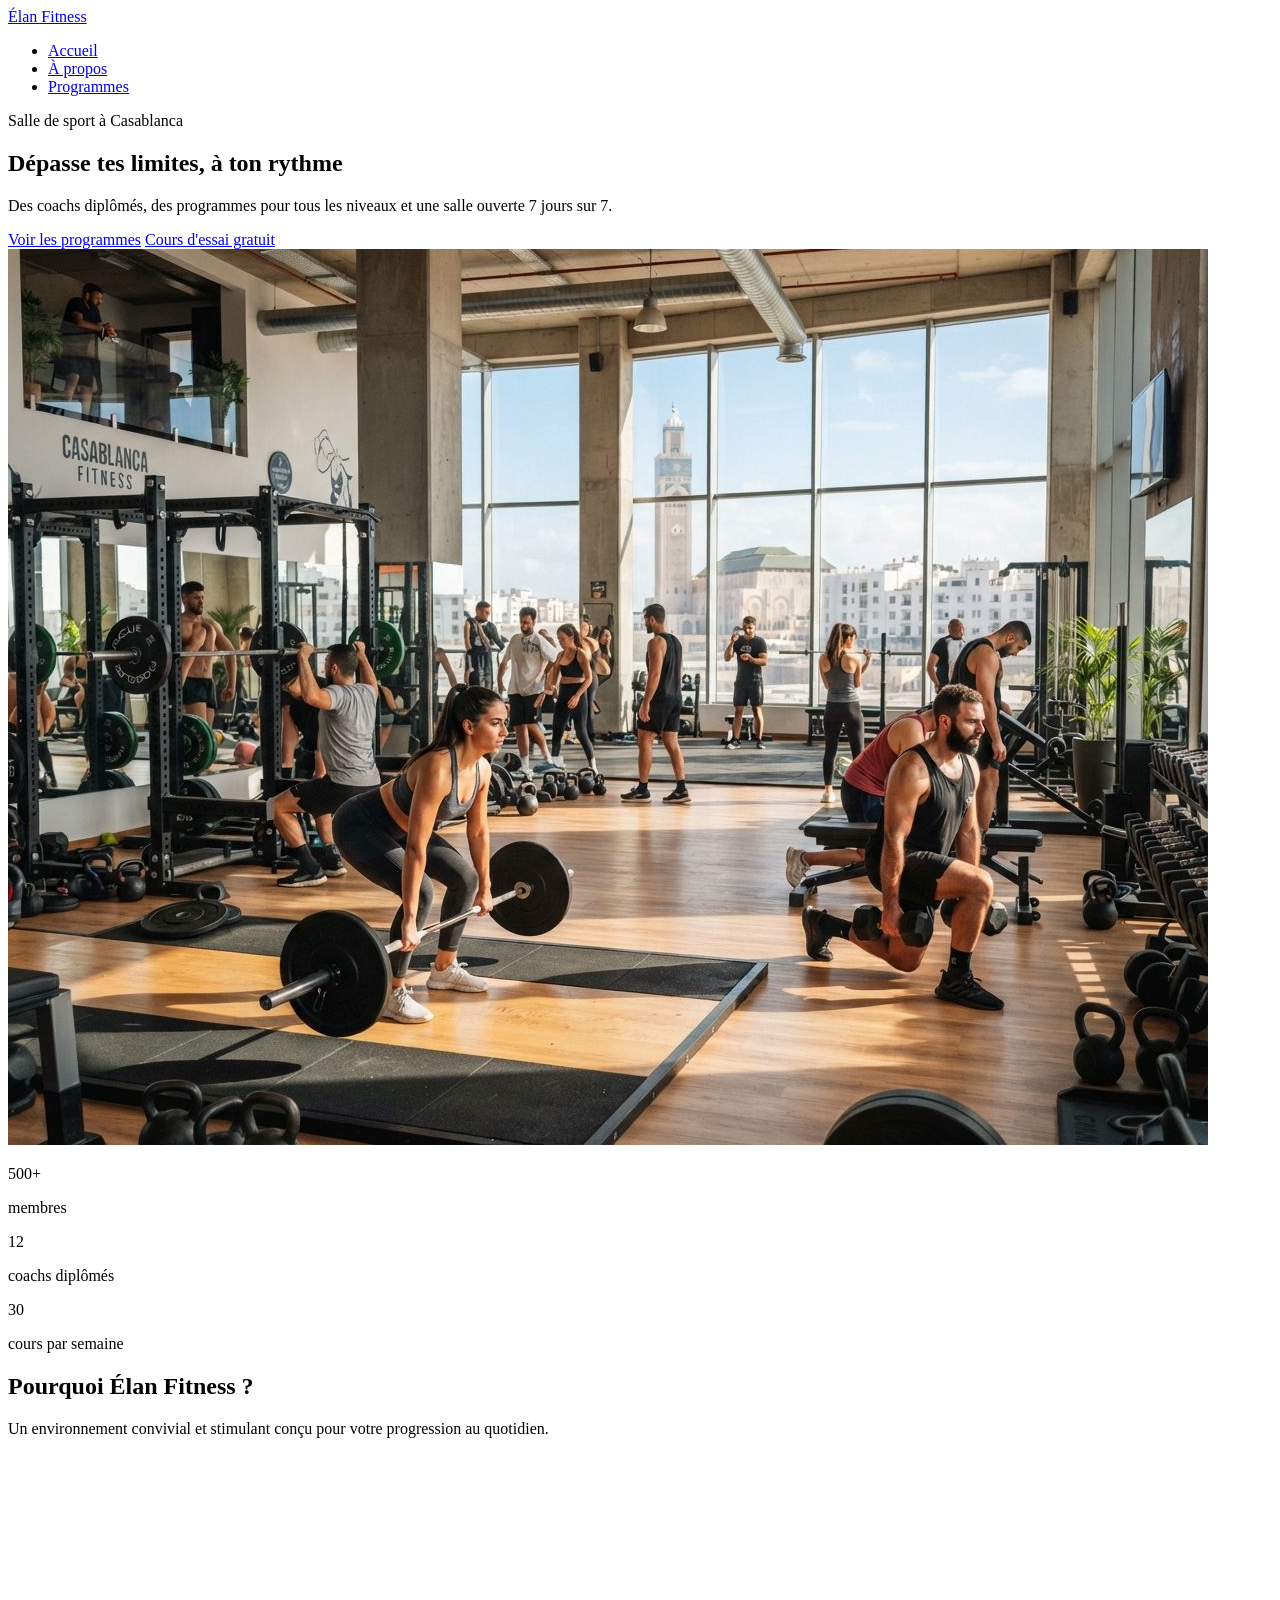
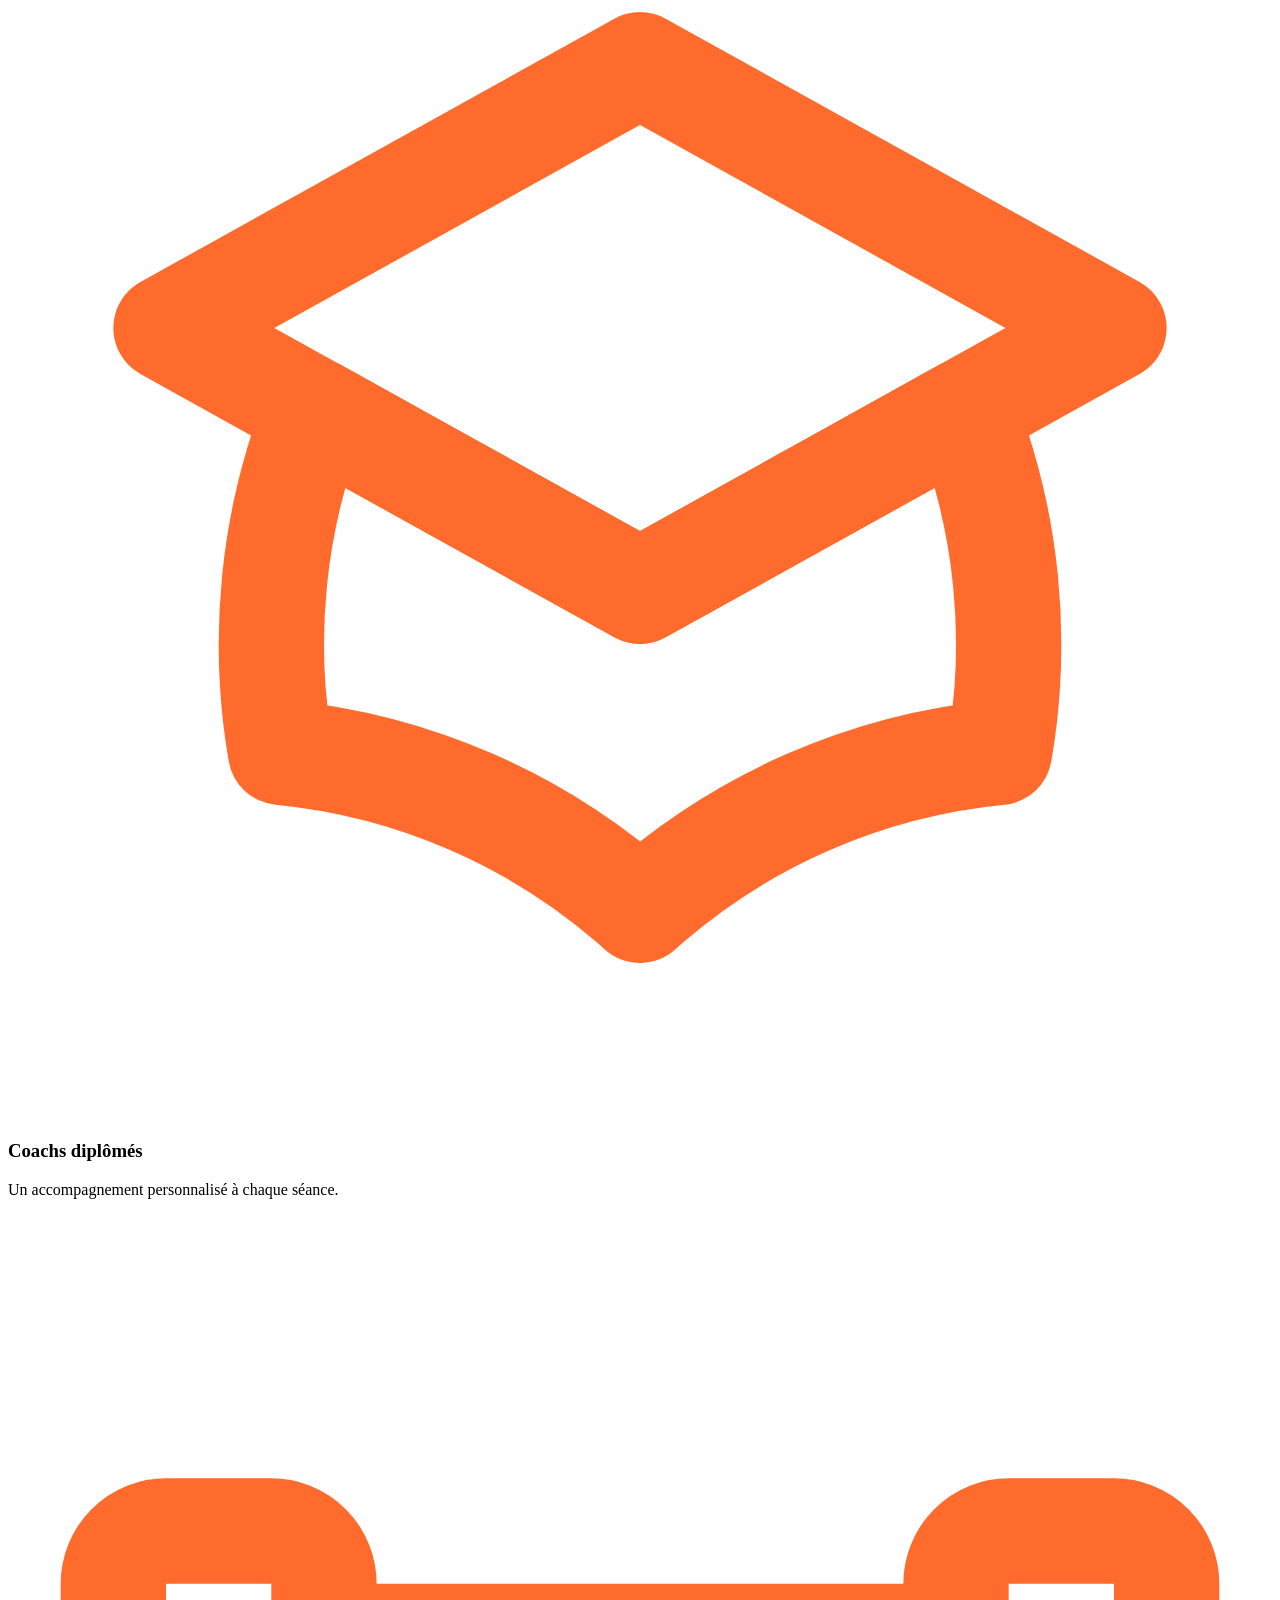
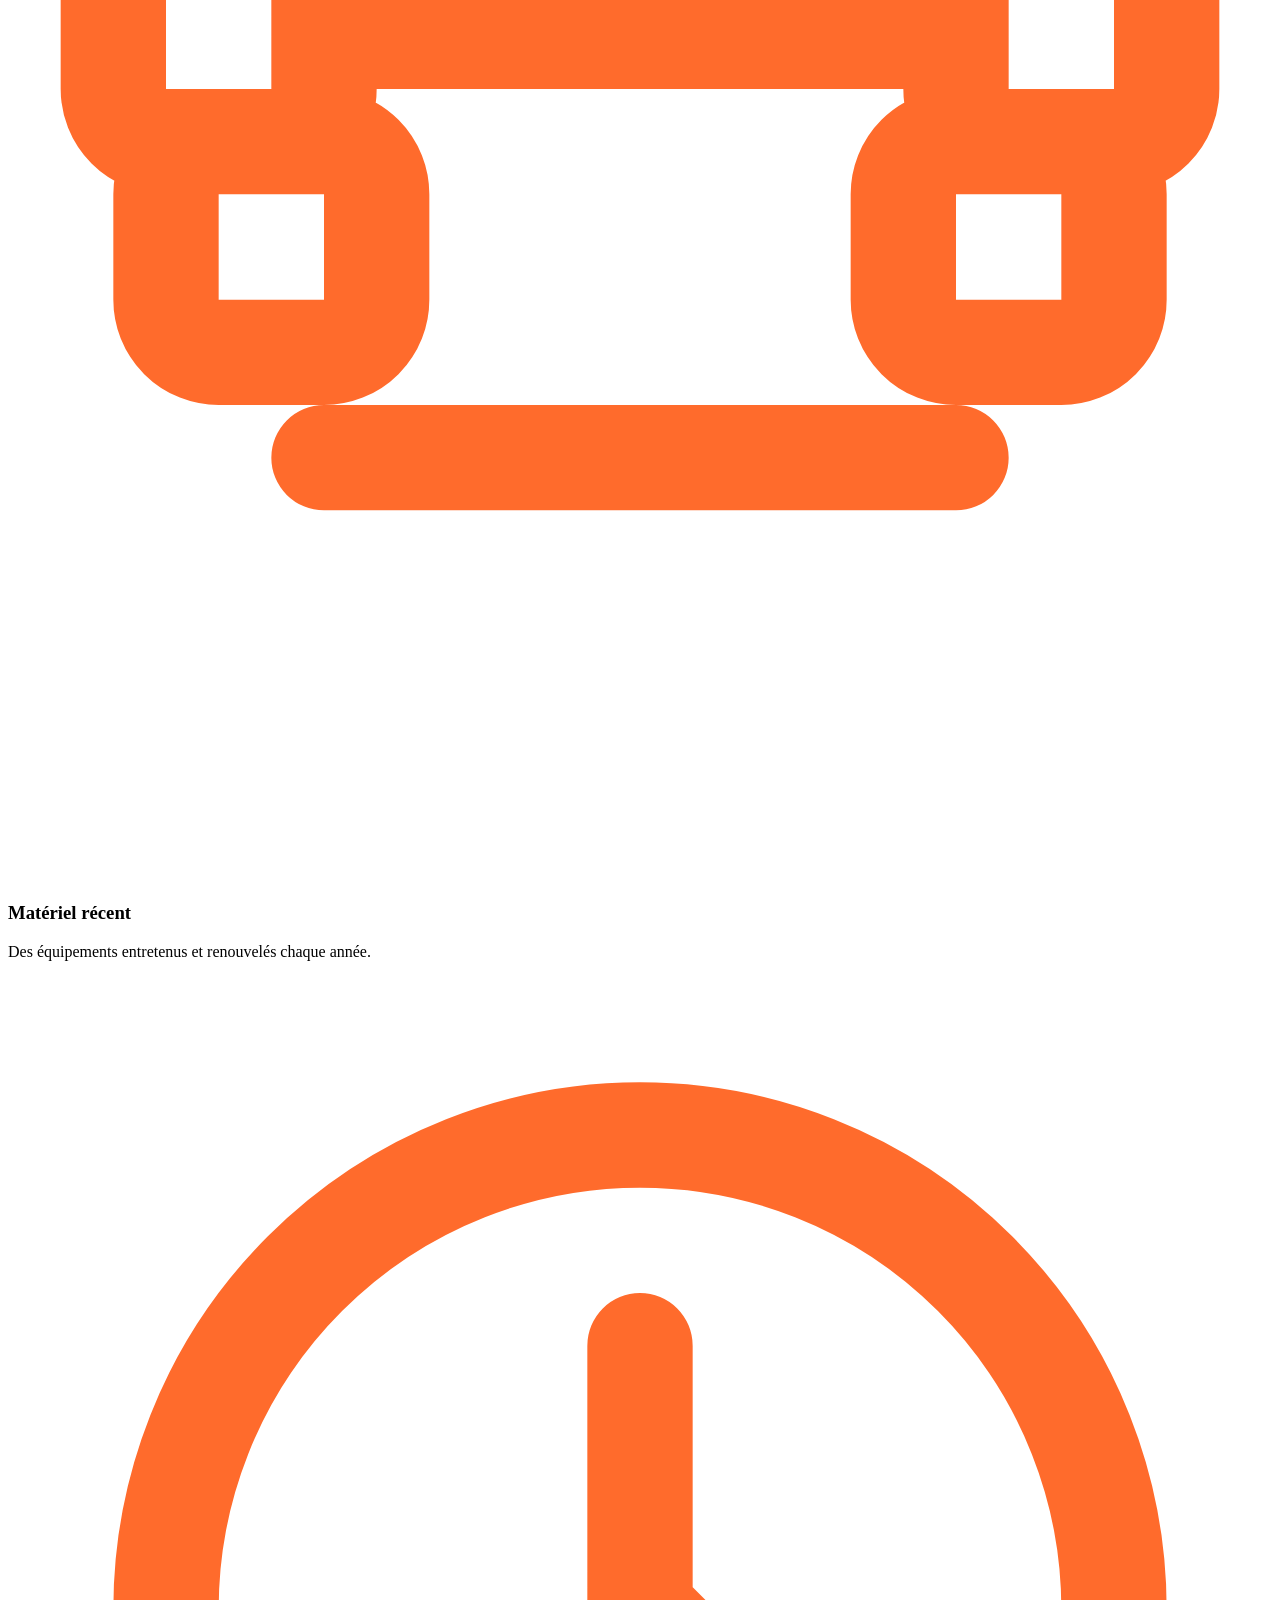
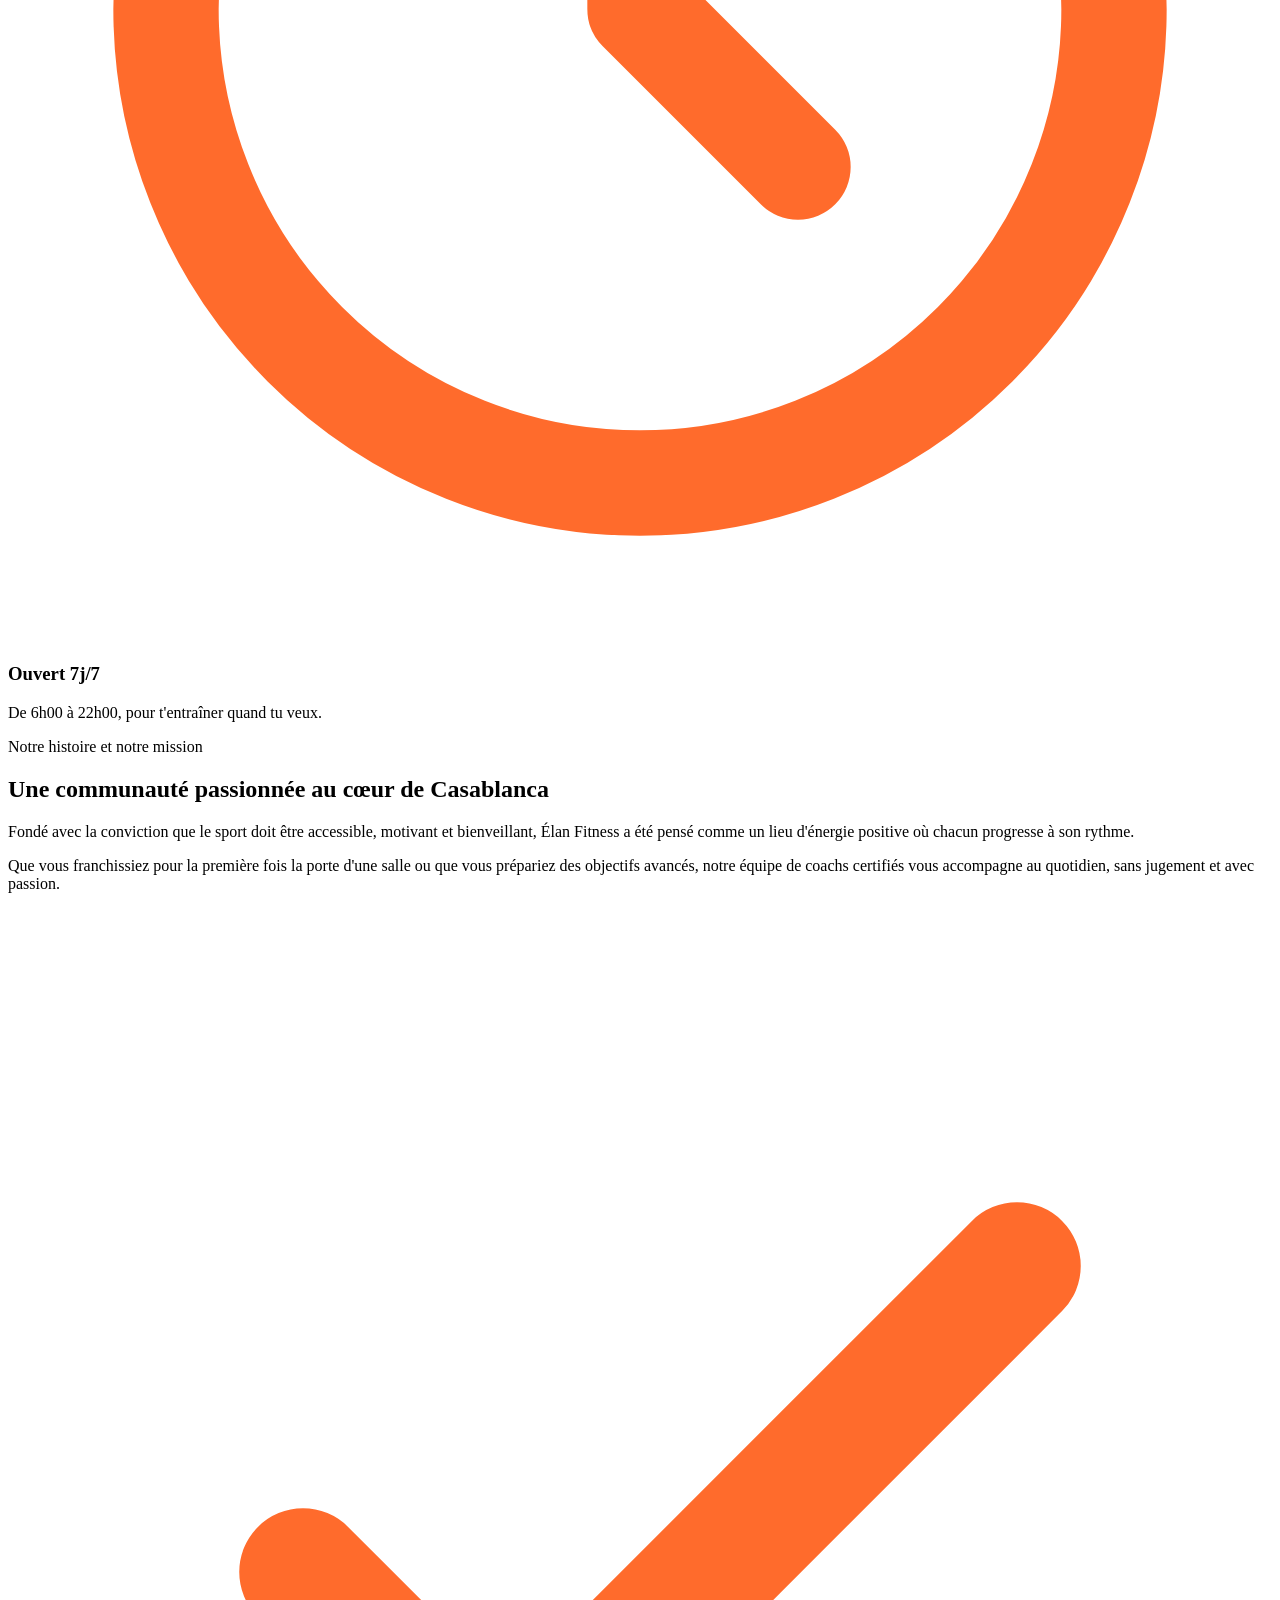
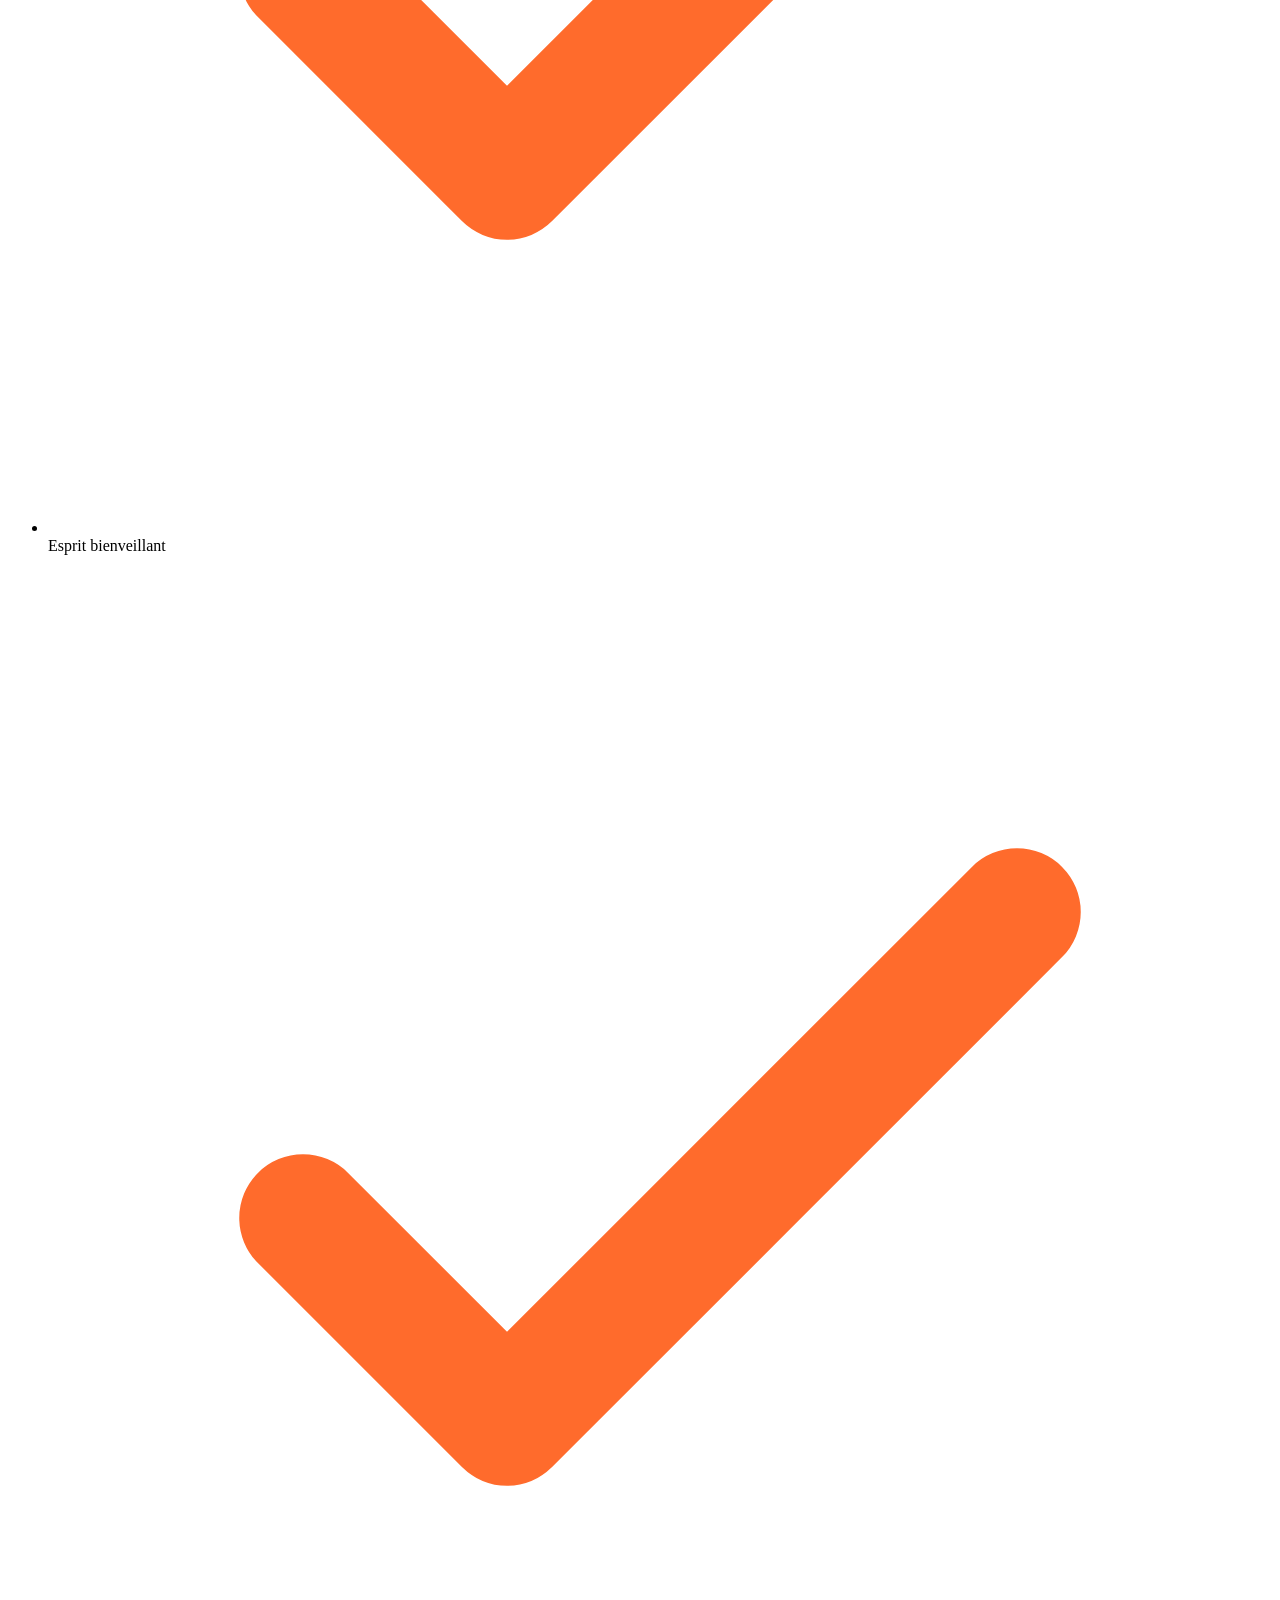
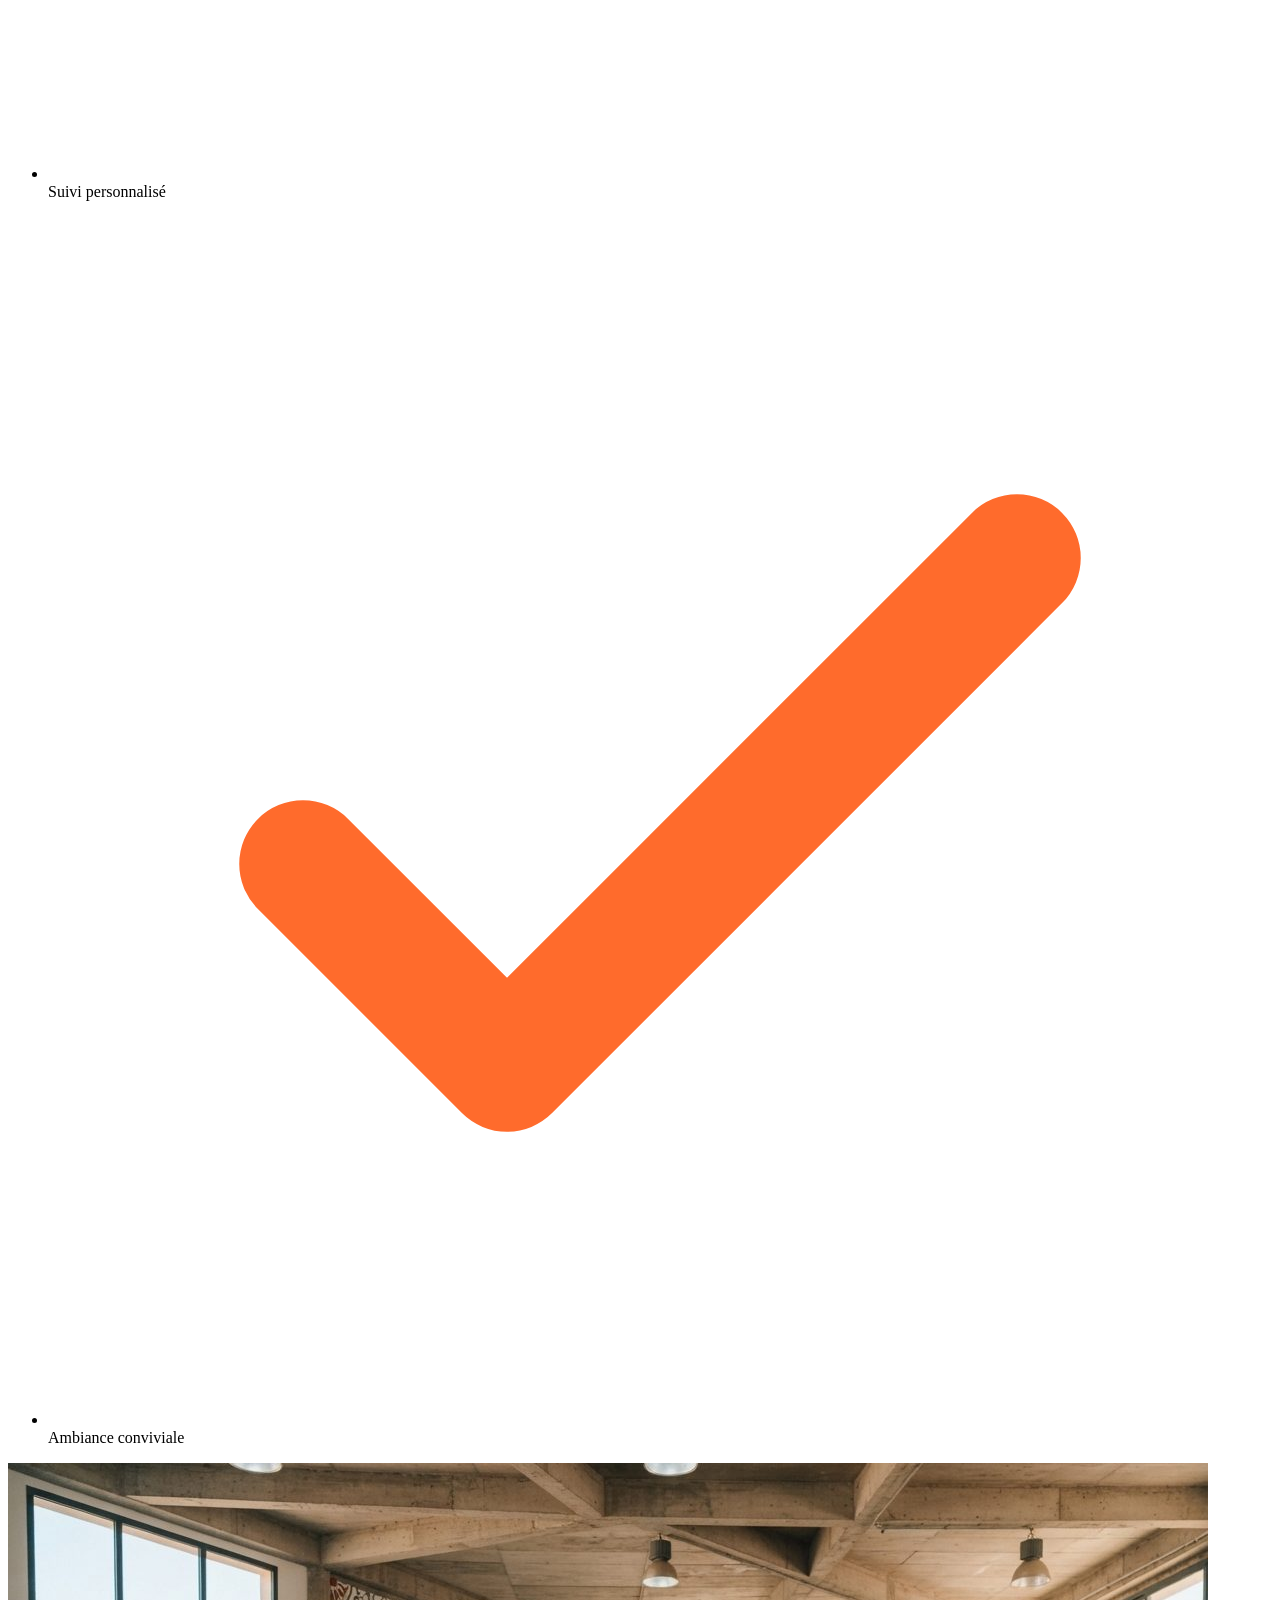
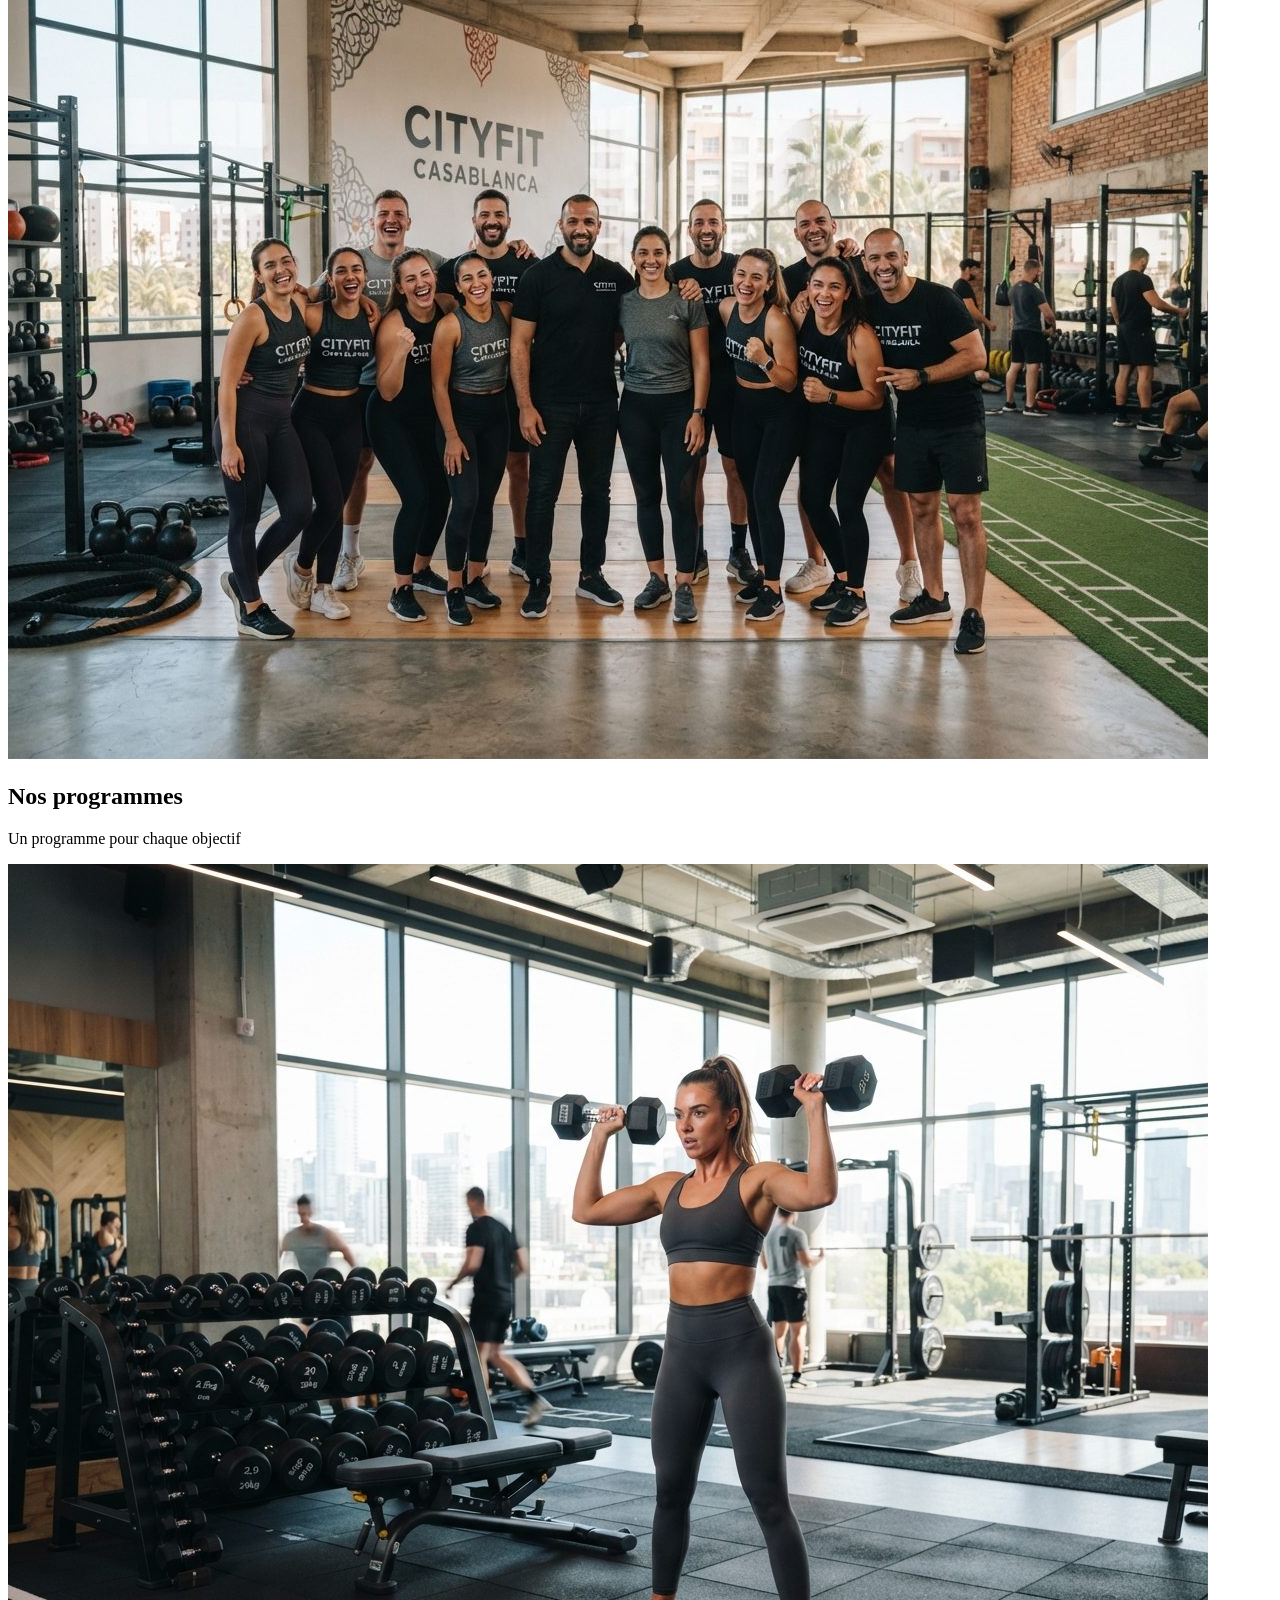
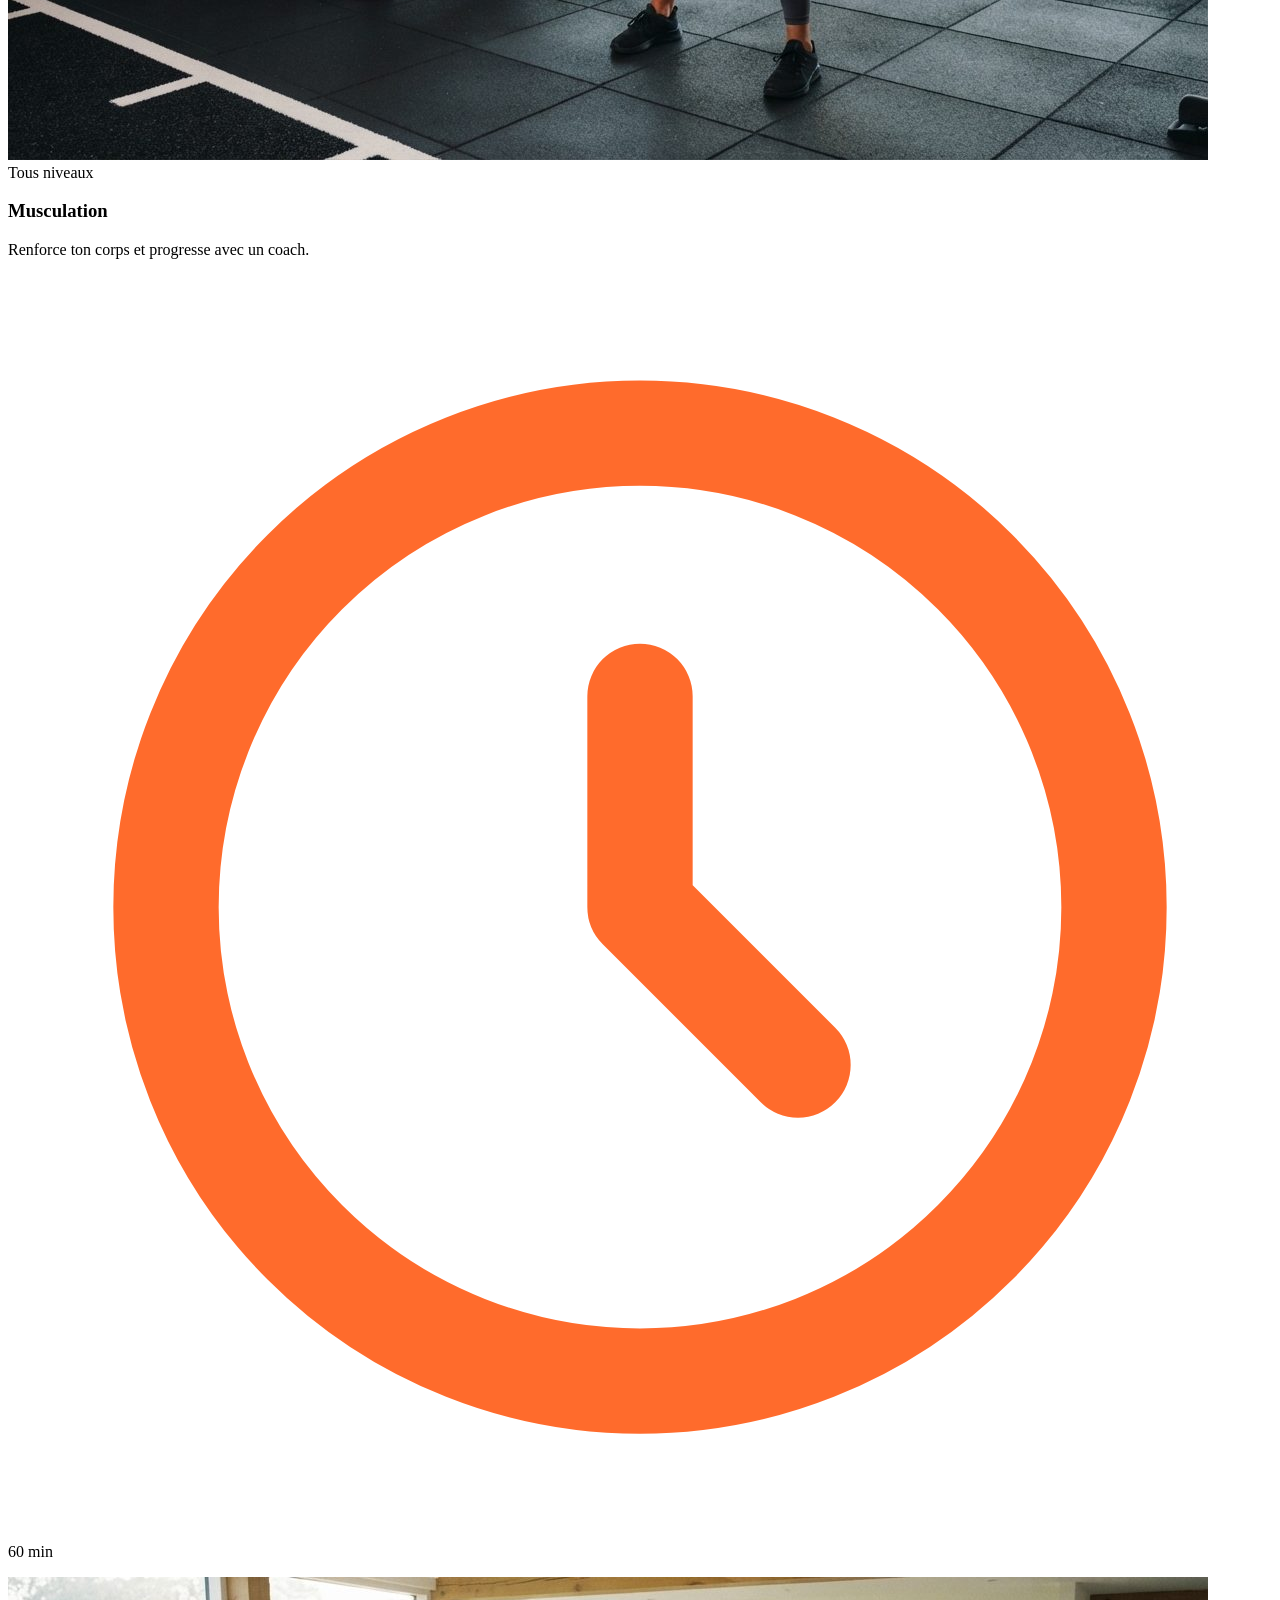
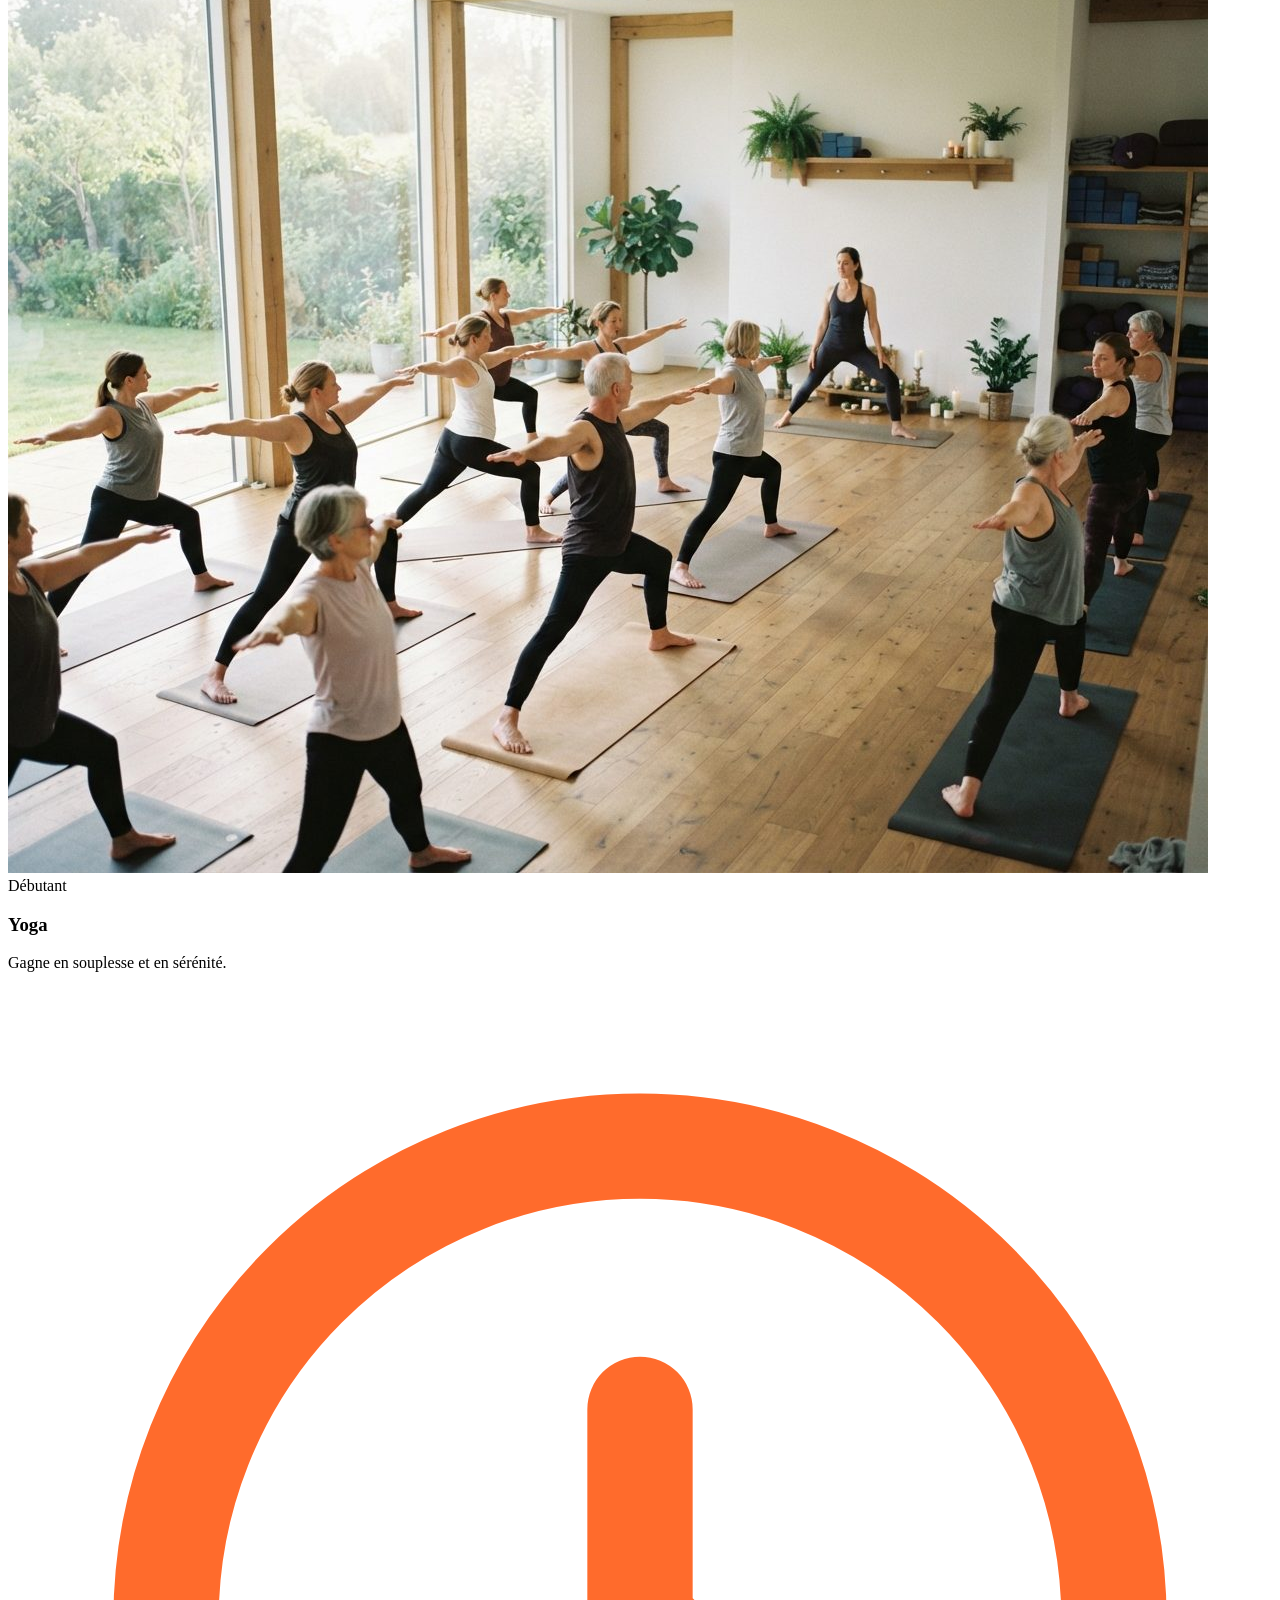
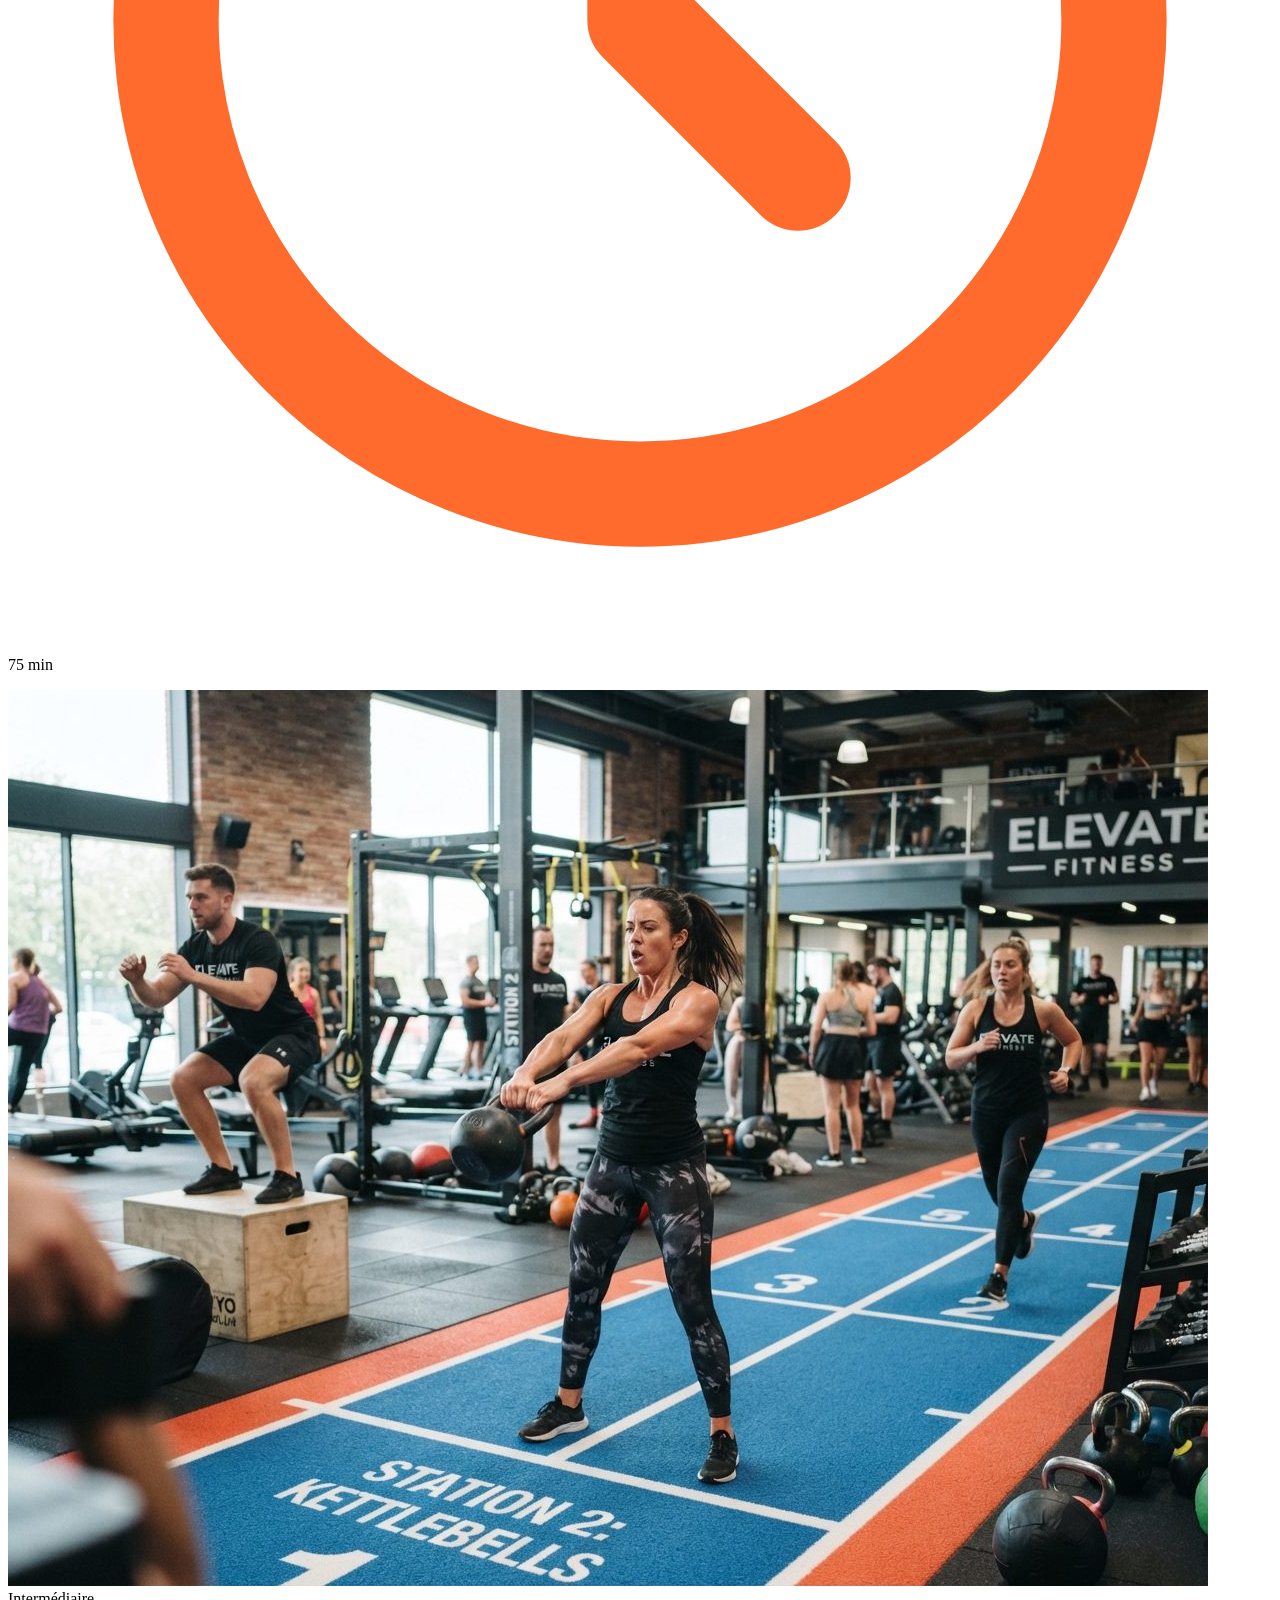
==== index.html @ 61d52c19 "First Commit" ====
<!DOCTYPE html>
<html lang="fr">
<head>
  <meta charset="UTF-8">
  <meta name="viewport" content="width=device-width, initial-scale=1">
  <meta name="description" content="Élan Fitness, salle de sport à Casablanca : musculation, yoga, cardio et boxe fitness avec des coachs diplômés. Réservez votre cours d'essai gratuit.">
  <title>Élan Fitness | Salle de sport à Casablanca</title>

  <link rel="preconnect" href="https://fonts.googleapis.com">
  <link rel="preconnect" href="https://fonts.gstatic.com" crossorigin>
  <link href="https://fonts.googleapis.com/css2?family=Inter:wght@400;500;600&family=Poppins:wght@600;700;800&display=swap" rel="stylesheet">

  <link rel="stylesheet" href="style.css">
</head>

<body>

  <header class="en-tete">
    <div class="conteneur en-tete-contenu">
      <a href="#accueil" class="logo">Élan Fitness</a>

      <nav aria-label="Navigation principale">
        <ul class="menu">
          <li><a href="#accueil" class="lien-actif">Accueil</a></li>
          <li><a href="about.html">À propos</a></li>
          <li><a href="program.html">Programmes</a></li>
        </ul>
      </nav>
    </div>
  </header>

  <main>

    <section id="accueil" class="hero">
      <div class="conteneur">

        <div class="hero-contenu">
          <div class="hero-texte">
            <p class="sur-titre">Salle de sport à Casablanca</p>
            <h1>Dépasse tes limites, à ton rythme</h1>
            <p class="hero-description">
              Des coachs diplômés, des programmes pour tous les niveaux et une salle ouverte 7 jours sur 7.
            </p>
            <div class="boutons">
              <a href="#programmes" class="bouton bouton-principal">Voir les programmes</a>
              <a href="#contact" class="bouton bouton-secondaire">Cours d'essai gratuit</a>
            </div>
          </div>

          <img class="hero-image" src="img/hero.jpg" alt="Des personnes s'entraînent dans une salle de sport lumineuse à Casablanca">
        </div>

        <div class="chiffres">
          <div class="chiffre">
            <p class="chiffre-nombre">500+</p>
            <p>membres</p>
          </div>
          <div class="chiffre">
            <p class="chiffre-nombre">12</p>
            <p>coachs diplômés</p>
          </div>
          <div class="chiffre">
            <p class="chiffre-nombre">30</p>
            <p>cours par semaine</p>
          </div>
        </div>

      </div>
    </section>

    <section class="section section-blanche">
      <div class="conteneur">

        <div class="section-titre">
          <h2>Pourquoi Élan Fitness ?</h2>
          <p>Un environnement convivial et stimulant conçu pour votre progression au quotidien.</p>
        </div>

        <div class="cartes">
          <article class="carte carte-avantage">
            <div class="icone"><img src="img/icone-coach.svg" alt=""></div>
            <h3>Coachs diplômés</h3>
            <p>Un accompagnement personnalisé à chaque séance.</p>
          </article>

          <article class="carte carte-avantage">
            <div class="icone"><img src="img/icone-materiel.svg" alt=""></div>
            <h3>Matériel récent</h3>
            <p>Des équipements entretenus et renouvelés chaque année.</p>
          </article>

          <article class="carte carte-avantage">
            <div class="icone"><img src="img/icone-horloge.svg" alt=""></div>
            <h3>Ouvert 7j/7</h3>
            <p>De 6h00 à 22h00, pour t'entraîner quand tu veux.</p>
          </article>
        </div>

      </div>
    </section>

    <section id="a-propos" class="section">
      <div class="conteneur apropos-contenu">

        <div class="apropos-texte">
          <p class="sur-titre">Notre histoire et notre mission</p>
          <h2>Une communauté passionnée au cœur de Casablanca</h2>
          <p>
            Fondé avec la conviction que le sport doit être accessible, motivant et bienveillant,
            Élan Fitness a été pensé comme un lieu d'énergie positive où chacun progresse à son rythme.
          </p>
          <p>
            Que vous franchissiez pour la première fois la porte d'une salle ou que vous prépariez des
            objectifs avancés, notre équipe de coachs certifiés vous accompagne au quotidien, sans
            jugement et avec passion.
          </p>

          <ul class="valeurs">
            <li class="valeur">
              <div class="icone icone-petite"><img src="img/icone-check.svg" alt=""></div>
              <span>Esprit bienveillant</span>
            </li>
            <li class="valeur">
              <div class="icone icone-petite"><img src="img/icone-check.svg" alt=""></div>
              <span>Suivi personnalisé</span>
            </li>
            <li class="valeur">
              <div class="icone icone-petite"><img src="img/icone-check.svg" alt=""></div>
              <span>Ambiance conviviale</span>
            </li>
          </ul>
        </div>

        <img class="apropos-image" src="img/equipe.jpg" alt="L'équipe de coachs d'Élan Fitness réunie dans la salle">

      </div>
    </section>

    <section id="programmes" class="section">
      <div class="conteneur">

        <div class="section-titre">
          <h2>Nos programmes</h2>
          <p>Un programme pour chaque objectif</p>
        </div>

        <div class="cartes">

          <article class="carte carte-programme">
            <img src="img/musculation.jpg" alt="Une sportive soulève des haltères dans l'espace musculation">
            <div class="programme-corps">
              <span class="etiquette etiquette-orange">Tous niveaux</span>
              <h3>Musculation</h3>
              <p>Renforce ton corps et progresse avec un coach.</p>
              <p class="duree"><img src="img/icone-duree.svg" alt="">60 min</p>
            </div>
          </article>

          <article class="carte carte-programme">
            <img src="img/yoga.jpg" alt="Un groupe pratique le yoga sur des tapis dans une salle lumineuse">
            <div class="programme-corps">
              <span class="etiquette etiquette-bleue">Débutant</span>
              <h3>Yoga</h3>
              <p>Gagne en souplesse et en sérénité.</p>
              <p class="duree"><img src="img/icone-duree.svg" alt="">75 min</p>
            </div>
          </article>

          <article class="carte carte-programme">
            <img src="img/cardio.jpg" alt="Des sportifs suivent un circuit de cardio training avec des kettlebells">
            <div class="programme-corps">
              <span class="etiquette etiquette-verte">Intermédiaire</span>
              <h3>Cardio training</h3>
              <p>Des circuits dynamiques pour travailler ton endurance.</p>
              <p class="duree"><img src="img/icone-duree.svg" alt="">45 min</p>
            </div>
          </article>

          <article class="carte carte-programme">
            <img src="img/boxe.jpg" alt="Une sportive frappe un sac de frappe pendant un cours de boxe fitness">
            <div class="programme-corps">
              <span class="etiquette etiquette-verte">Intermédiaire</span>
              <h3>Boxe fitness</h3>
              <p>Cardio et coordination, sans contact.</p>
              <p class="duree"><img src="img/icone-duree.svg" alt="">50 min</p>
            </div>
          </article>

        </div>

        <div class="formules">

          <div class="section-titre">
            <h3>Nos formules</h3>
            <p>Des abonnements flexibles adaptés à vos envies et objectifs</p>
          </div>

          <div class="cartes">

            <article class="carte formule">
              <h4>Essentiel</h4>
              <p class="prix">250 MAD <span>/ mois</span></p>
              <ul class="formule-liste">
                <li>Accès à la salle</li>
                <li>2 cours collectifs par semaine</li>
                <li>Sans engagement</li>
              </ul>
              <a href="#contact" class="bouton bouton-secondaire">Choisir</a>
            </article>

            <article class="carte formule formule-populaire">
              <p class="badge-populaire">Populaire</p>
              <h4>Premium</h4>
              <p class="prix">400 MAD <span>/ mois</span></p>
              <ul class="formule-liste">
                <li>Accès à la salle</li>
                <li>Cours collectifs illimités</li>
                <li>1 bilan avec un coach</li>
              </ul>
              <a href="#contact" class="bouton bouton-principal">Choisir</a>
            </article>

            <article class="carte formule">
              <h4>Duo</h4>
              <p class="prix">650 MAD <span>/ mois</span></p>
              <p class="prix-note">pour 2 personnes</p>
              <ul class="formule-liste">
                <li>Accès à la salle pour deux</li>
                <li>Cours collectifs illimités</li>
                <li>Sans engagement</li>
              </ul>
              <a href="#contact" class="bouton bouton-secondaire">Choisir</a>
            </article>

          </div>
        </div>

      </div>
    </section>

  </main>

  <footer class="pied-de-page">
    <div class="conteneur">

      <div class="pied-haut">
        <div>
          <p class="logo logo-clair">Élan Fitness</p>
          <p class="slogan">Ton énergie, ton rythme.</p>
        </div>

        <nav aria-label="Navigation du pied de page">
          <ul class="menu menu-pied">
            <li><a href="#accueil">Accueil</a></li>
            <li><a href="#a-propos">À propos</a></li>
            <li><a href="#programmes">Programmes</a></li>
          </ul>
        </nav>
      </div>

      <div class="pied-bas">
        <p>Adresse : 12 rue des Palmiers, 20000 Casablanca</p>
        <p>&copy; 2026 Élan Fitness — Projet pédagogique fictif</p>
      </div>

    </div>
  </footer>

</body>
</html>
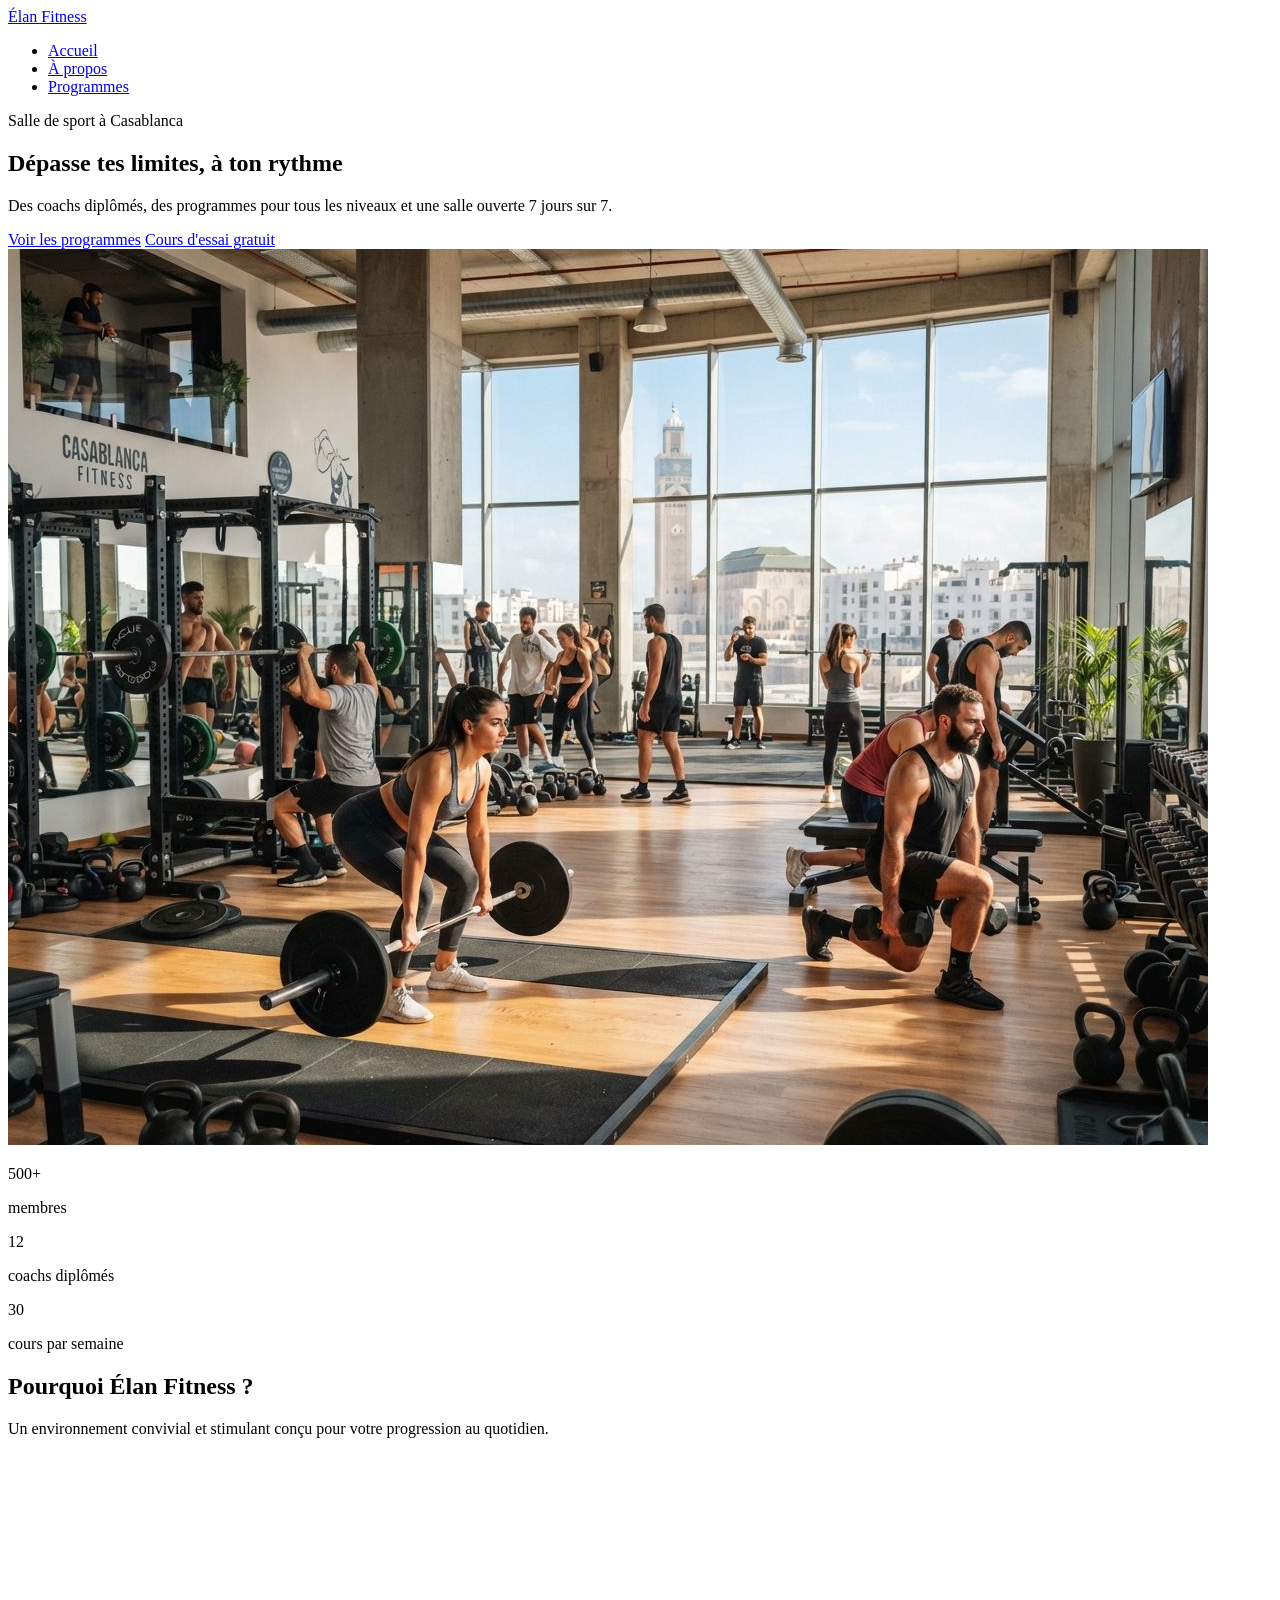
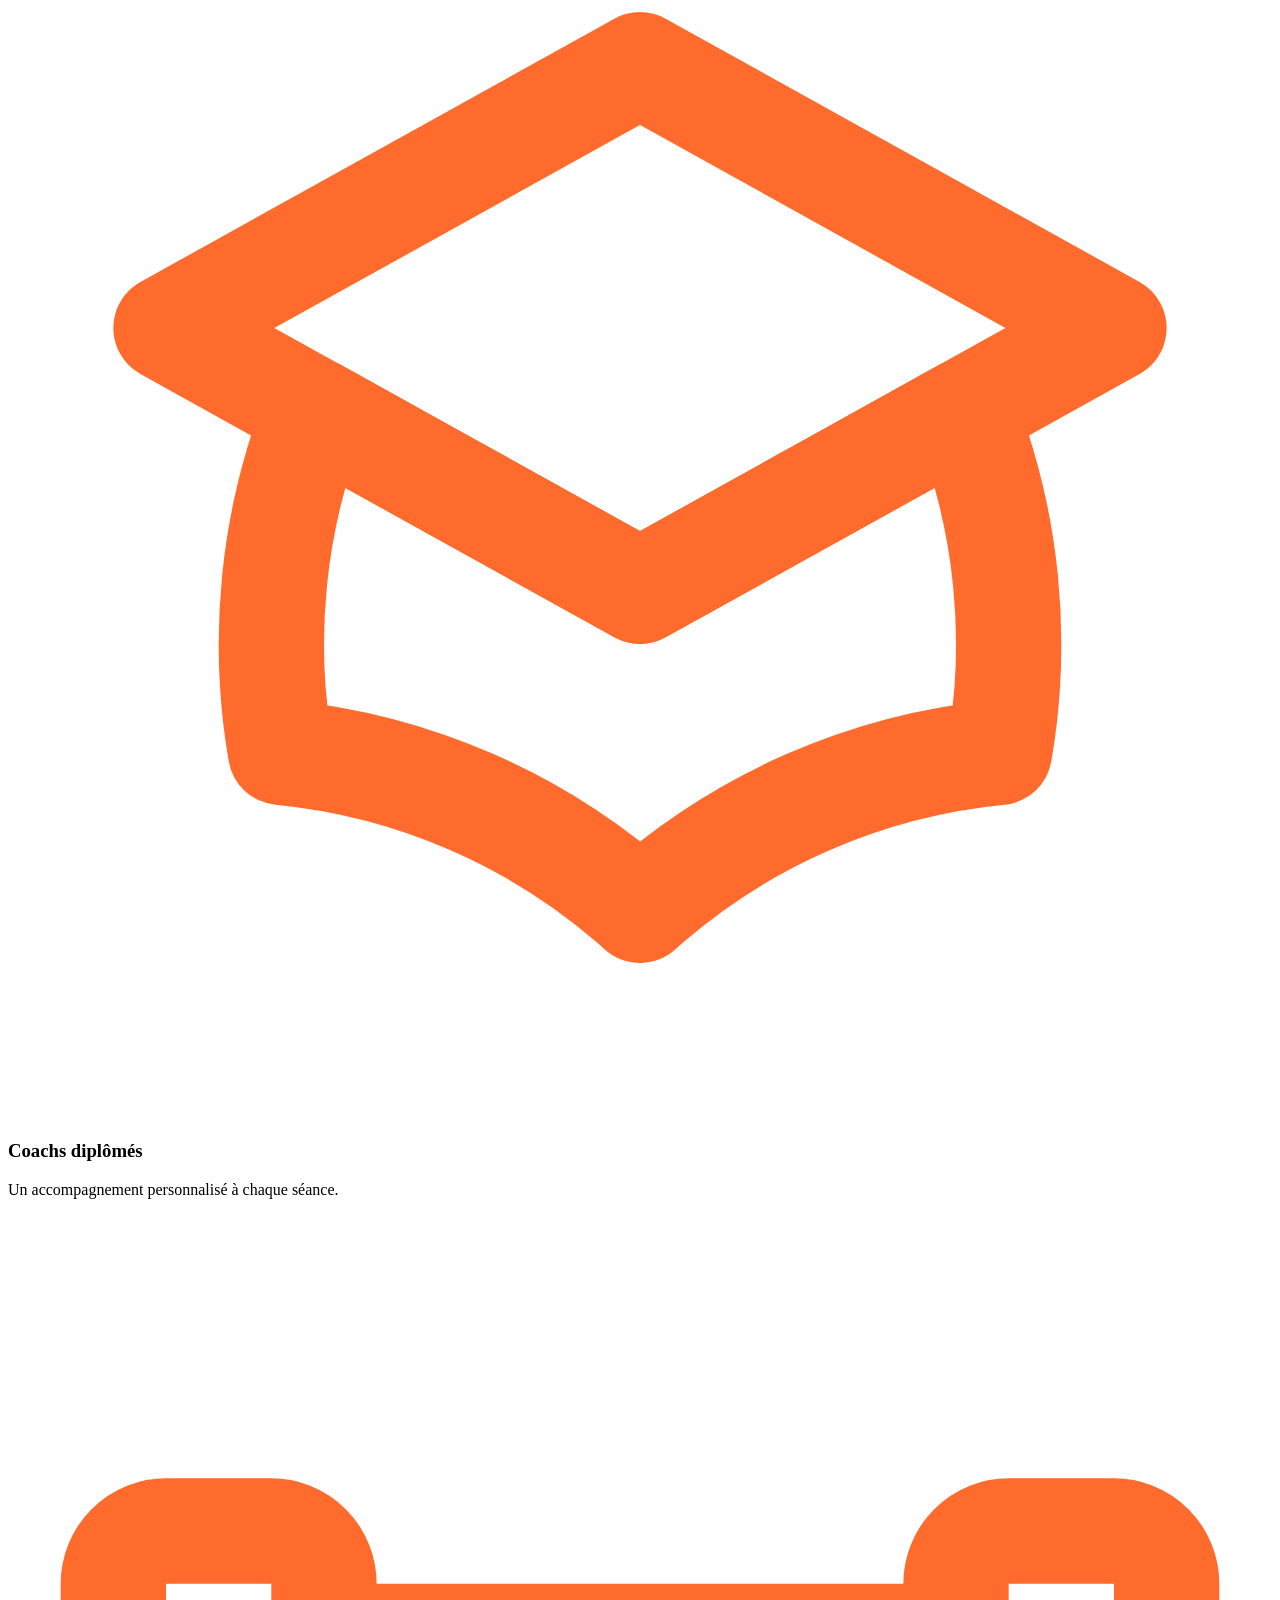
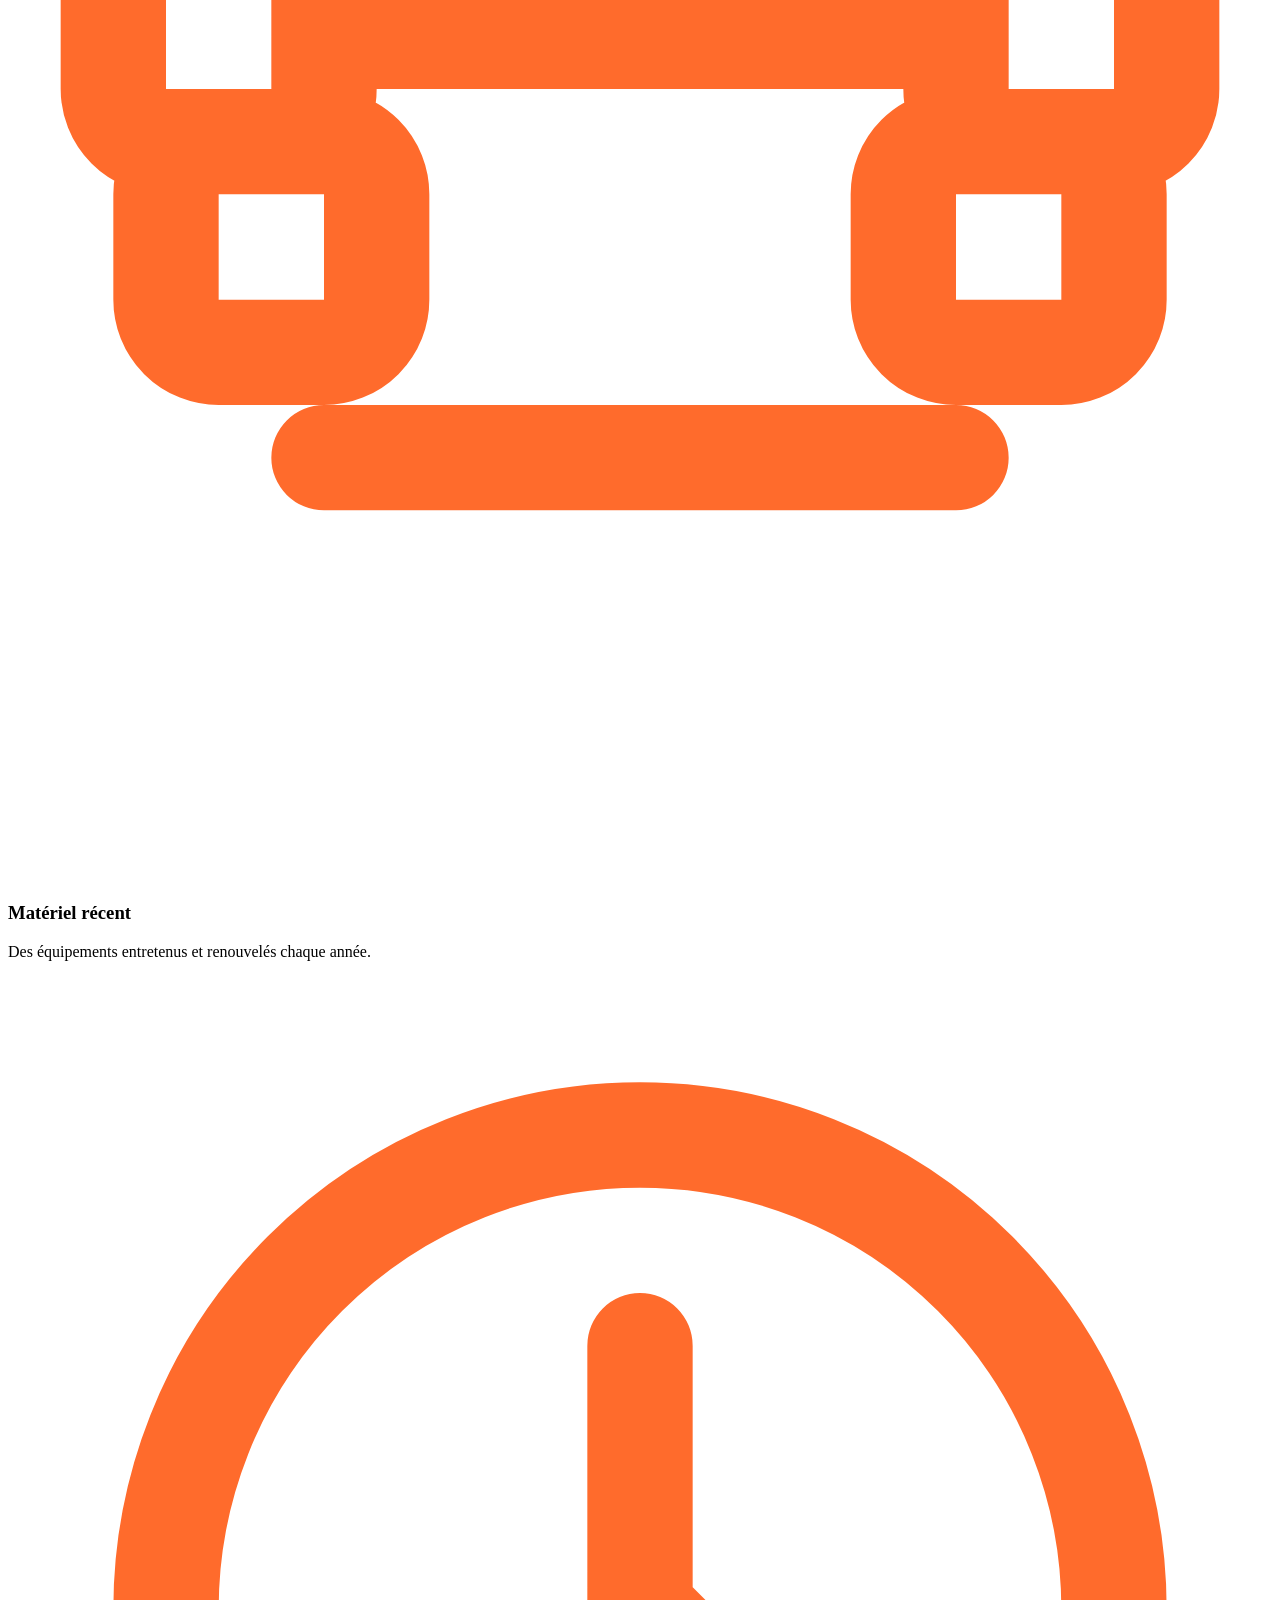
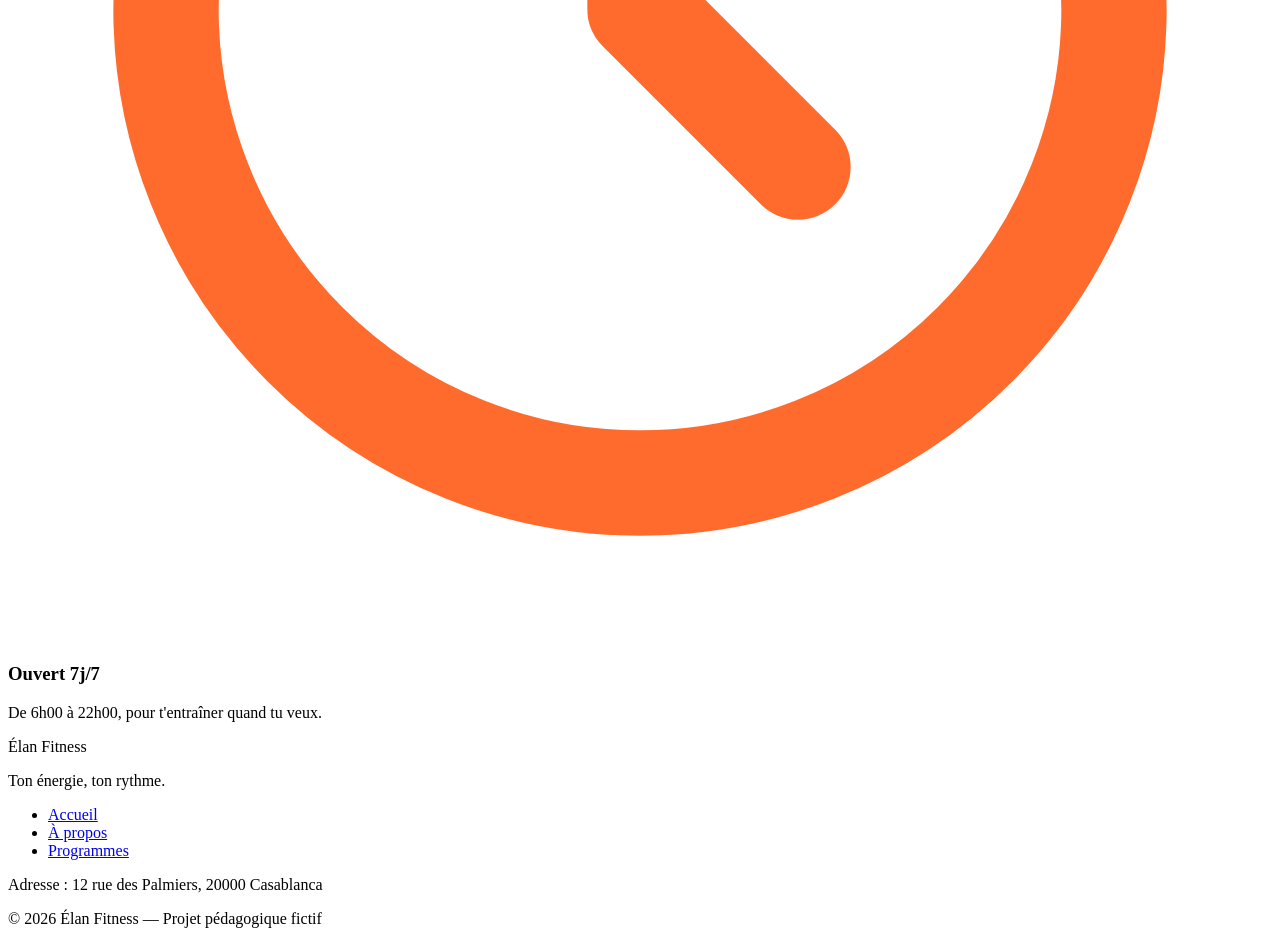
==== commit 98ada193: "Multi Pages & Customization" ====
--- a/index.html
+++ b/index.html
@@ -9,7 +9,6 @@
   <link rel="preconnect" href="https://fonts.googleapis.com">
   <link rel="preconnect" href="https://fonts.gstatic.com" crossorigin>
   <link href="https://fonts.googleapis.com/css2?family=Inter:wght@400;500;600&family=Poppins:wght@600;700;800&display=swap" rel="stylesheet">
-
   <link rel="stylesheet" href="style.css">
 </head>
 
@@ -21,7 +20,7 @@
 
       <nav aria-label="Navigation principale">
         <ul class="menu">
-          <li><a href="#accueil" class="lien-actif">Accueil</a></li>
+          <li><a href="index.html" class="lien-actif">Accueil</a></li>
           <li><a href="about.html">À propos</a></li>
           <li><a href="program.html">Programmes</a></li>
         </ul>
@@ -42,7 +41,7 @@
               Des coachs diplômés, des programmes pour tous les niveaux et une salle ouverte 7 jours sur 7.
             </p>
             <div class="boutons">
-              <a href="#programmes" class="bouton bouton-principal">Voir les programmes</a>
+              <a href="program.html" class="bouton bouton-principal">Voir les programmes</a>
               <a href="#contact" class="bouton bouton-secondaire">Cours d'essai gratuit</a>
             </div>
           </div>
@@ -99,145 +98,6 @@
       </div>
     </section>
 
-    <section id="a-propos" class="section">
-      <div class="conteneur apropos-contenu">
-
-        <div class="apropos-texte">
-          <p class="sur-titre">Notre histoire et notre mission</p>
-          <h2>Une communauté passionnée au cœur de Casablanca</h2>
-          <p>
-            Fondé avec la conviction que le sport doit être accessible, motivant et bienveillant,
-            Élan Fitness a été pensé comme un lieu d'énergie positive où chacun progresse à son rythme.
-          </p>
-          <p>
-            Que vous franchissiez pour la première fois la porte d'une salle ou que vous prépariez des
-            objectifs avancés, notre équipe de coachs certifiés vous accompagne au quotidien, sans
-            jugement et avec passion.
-          </p>
-
-          <ul class="valeurs">
-            <li class="valeur">
-              <div class="icone icone-petite"><img src="img/icone-check.svg" alt=""></div>
-              <span>Esprit bienveillant</span>
-            </li>
-            <li class="valeur">
-              <div class="icone icone-petite"><img src="img/icone-check.svg" alt=""></div>
-              <span>Suivi personnalisé</span>
-            </li>
-            <li class="valeur">
-              <div class="icone icone-petite"><img src="img/icone-check.svg" alt=""></div>
-              <span>Ambiance conviviale</span>
-            </li>
-          </ul>
-        </div>
-
-        <img class="apropos-image" src="img/equipe.jpg" alt="L'équipe de coachs d'Élan Fitness réunie dans la salle">
-
-      </div>
-    </section>
-
-    <section id="programmes" class="section">
-      <div class="conteneur">
-
-        <div class="section-titre">
-          <h2>Nos programmes</h2>
-          <p>Un programme pour chaque objectif</p>
-        </div>
-
-        <div class="cartes">
-
-          <article class="carte carte-programme">
-            <img src="img/musculation.jpg" alt="Une sportive soulève des haltères dans l'espace musculation">
-            <div class="programme-corps">
-              <span class="etiquette etiquette-orange">Tous niveaux</span>
-              <h3>Musculation</h3>
-              <p>Renforce ton corps et progresse avec un coach.</p>
-              <p class="duree"><img src="img/icone-duree.svg" alt="">60 min</p>
-            </div>
-          </article>
-
-          <article class="carte carte-programme">
-            <img src="img/yoga.jpg" alt="Un groupe pratique le yoga sur des tapis dans une salle lumineuse">
-            <div class="programme-corps">
-              <span class="etiquette etiquette-bleue">Débutant</span>
-              <h3>Yoga</h3>
-              <p>Gagne en souplesse et en sérénité.</p>
-              <p class="duree"><img src="img/icone-duree.svg" alt="">75 min</p>
-            </div>
-          </article>
-
-          <article class="carte carte-programme">
-            <img src="img/cardio.jpg" alt="Des sportifs suivent un circuit de cardio training avec des kettlebells">
-            <div class="programme-corps">
-              <span class="etiquette etiquette-verte">Intermédiaire</span>
-              <h3>Cardio training</h3>
-              <p>Des circuits dynamiques pour travailler ton endurance.</p>
-              <p class="duree"><img src="img/icone-duree.svg" alt="">45 min</p>
-            </div>
-          </article>
-
-          <article class="carte carte-programme">
-            <img src="img/boxe.jpg" alt="Une sportive frappe un sac de frappe pendant un cours de boxe fitness">
-            <div class="programme-corps">
-              <span class="etiquette etiquette-verte">Intermédiaire</span>
-              <h3>Boxe fitness</h3>
-              <p>Cardio et coordination, sans contact.</p>
-              <p class="duree"><img src="img/icone-duree.svg" alt="">50 min</p>
-            </div>
-          </article>
-
-        </div>
-
-        <div class="formules">
-
-          <div class="section-titre">
-            <h3>Nos formules</h3>
-            <p>Des abonnements flexibles adaptés à vos envies et objectifs</p>
-          </div>
-
-          <div class="cartes">
-
-            <article class="carte formule">
-              <h4>Essentiel</h4>
-              <p class="prix">250 MAD <span>/ mois</span></p>
-              <ul class="formule-liste">
-                <li>Accès à la salle</li>
-                <li>2 cours collectifs par semaine</li>
-                <li>Sans engagement</li>
-              </ul>
-              <a href="#contact" class="bouton bouton-secondaire">Choisir</a>
-            </article>
-
-            <article class="carte formule formule-populaire">
-              <p class="badge-populaire">Populaire</p>
-              <h4>Premium</h4>
-              <p class="prix">400 MAD <span>/ mois</span></p>
-              <ul class="formule-liste">
-                <li>Accès à la salle</li>
-                <li>Cours collectifs illimités</li>
-                <li>1 bilan avec un coach</li>
-              </ul>
-              <a href="#contact" class="bouton bouton-principal">Choisir</a>
-            </article>
-
-            <article class="carte formule">
-              <h4>Duo</h4>
-              <p class="prix">650 MAD <span>/ mois</span></p>
-              <p class="prix-note">pour 2 personnes</p>
-              <ul class="formule-liste">
-                <li>Accès à la salle pour deux</li>
-                <li>Cours collectifs illimités</li>
-                <li>Sans engagement</li>
-              </ul>
-              <a href="#contact" class="bouton bouton-secondaire">Choisir</a>
-            </article>
-
-          </div>
-        </div>
-
-      </div>
-    </section>
-
   </main>
 
   <footer class="pied-de-page">
@@ -251,9 +111,9 @@
 
         <nav aria-label="Navigation du pied de page">
           <ul class="menu menu-pied">
-            <li><a href="#accueil">Accueil</a></li>
-            <li><a href="#a-propos">À propos</a></li>
-            <li><a href="#programmes">Programmes</a></li>
+            <li><a href="index.html">Accueil</a></li>
+            <li><a href="about.html">À propos</a></li>
+            <li><a href="program.html">Programmes</a></li>
           </ul>
         </nav>
       </div>
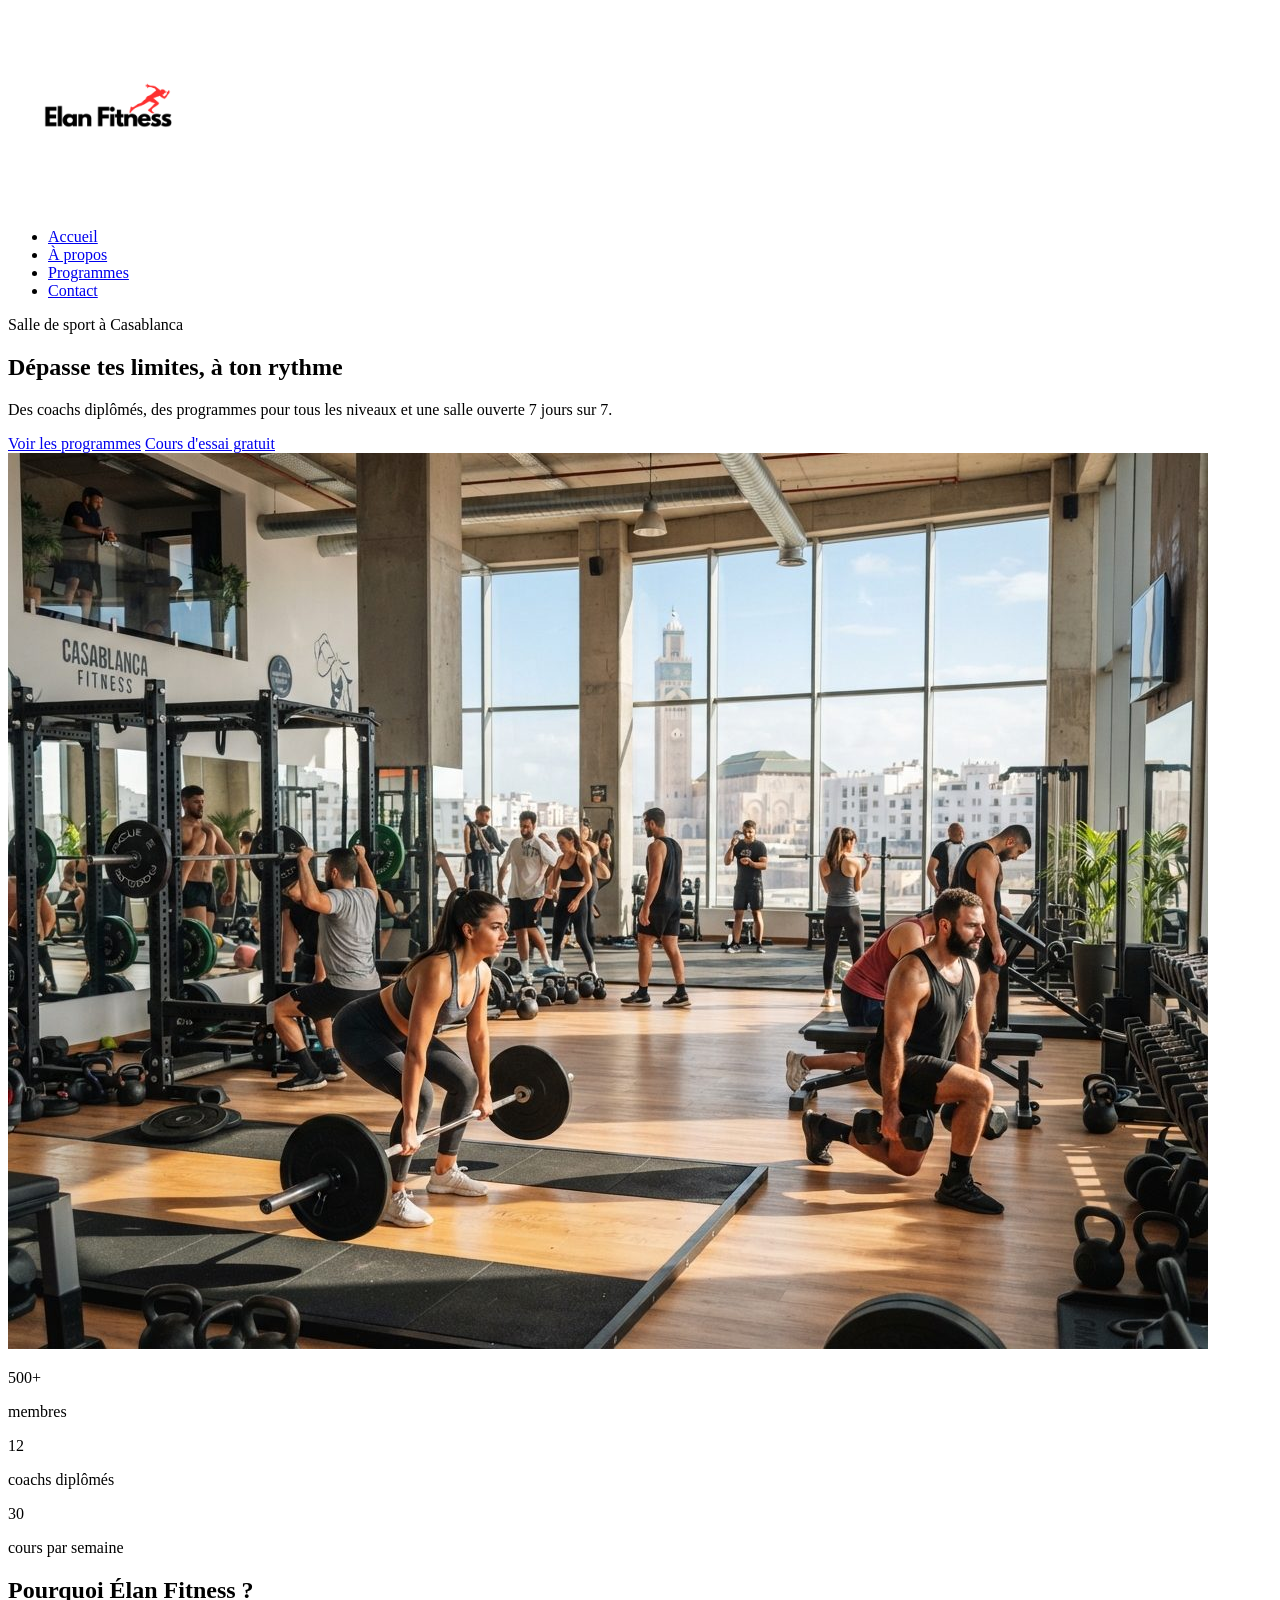
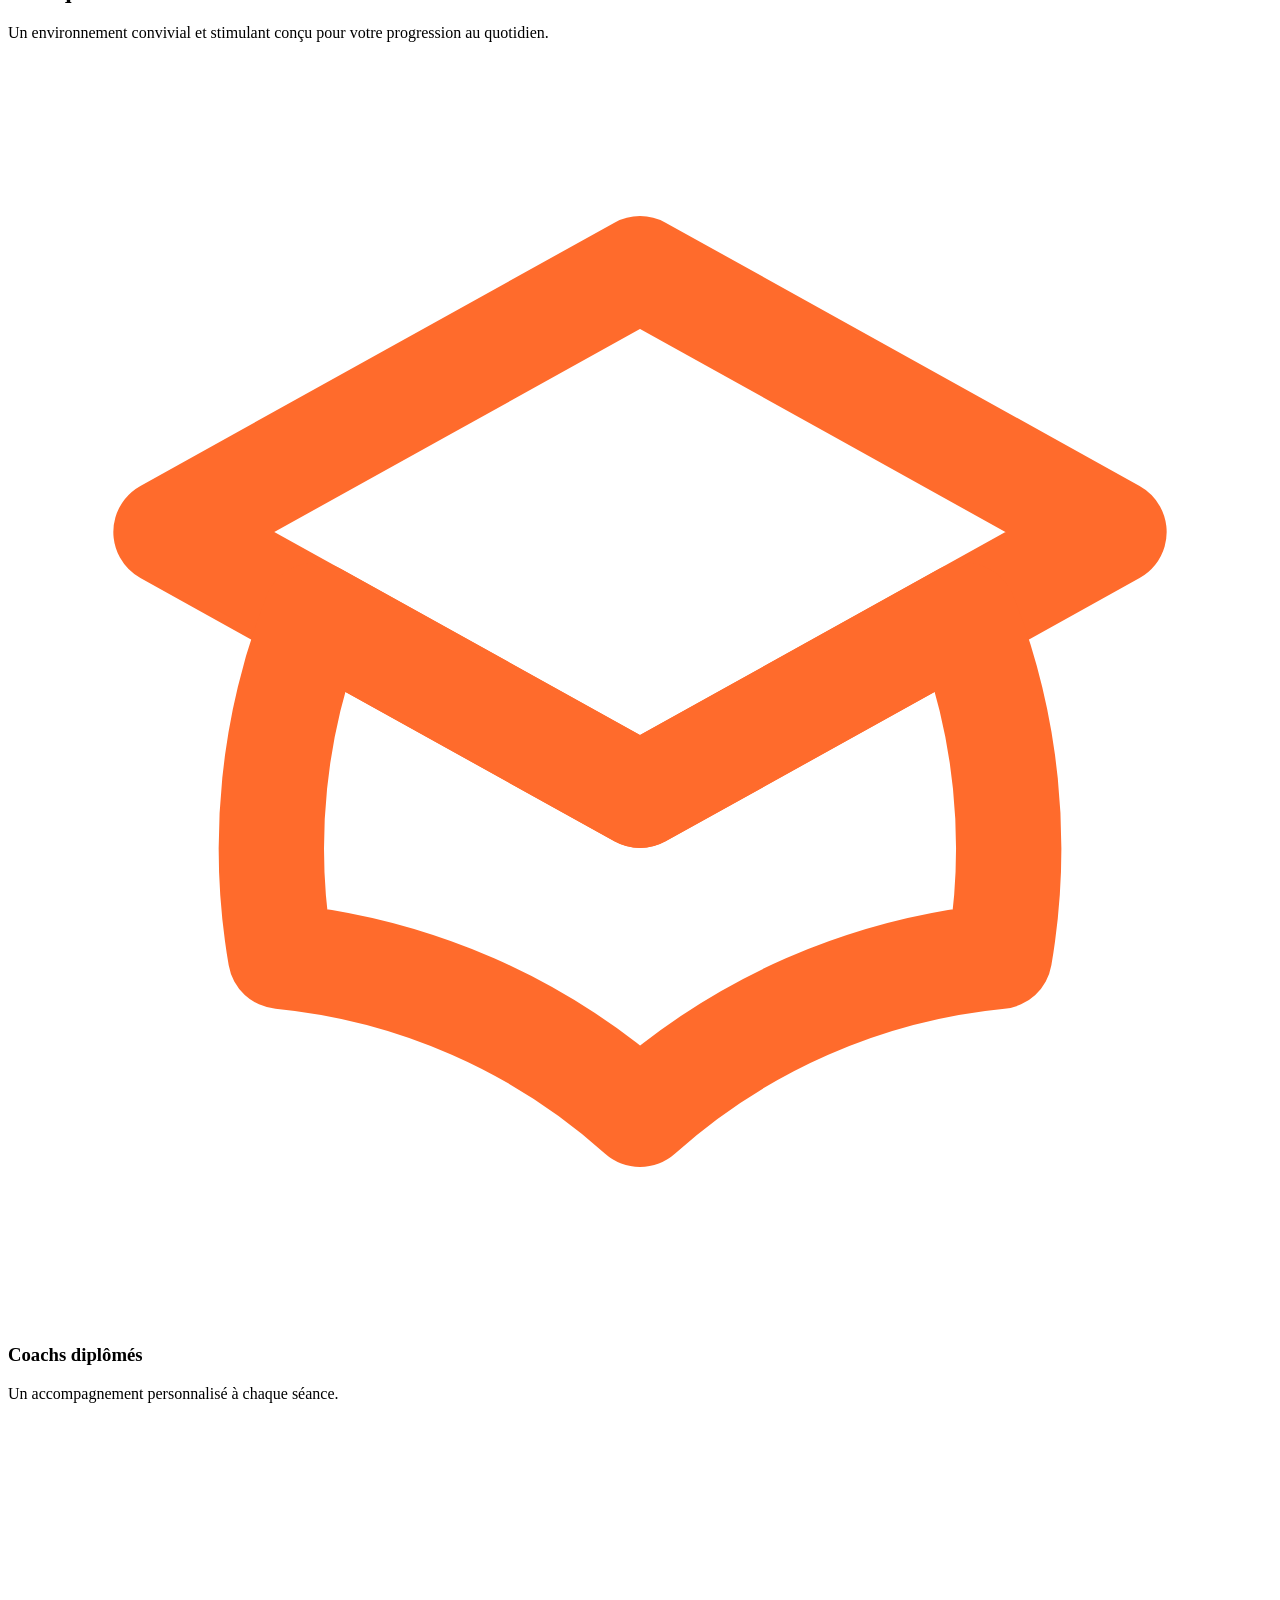
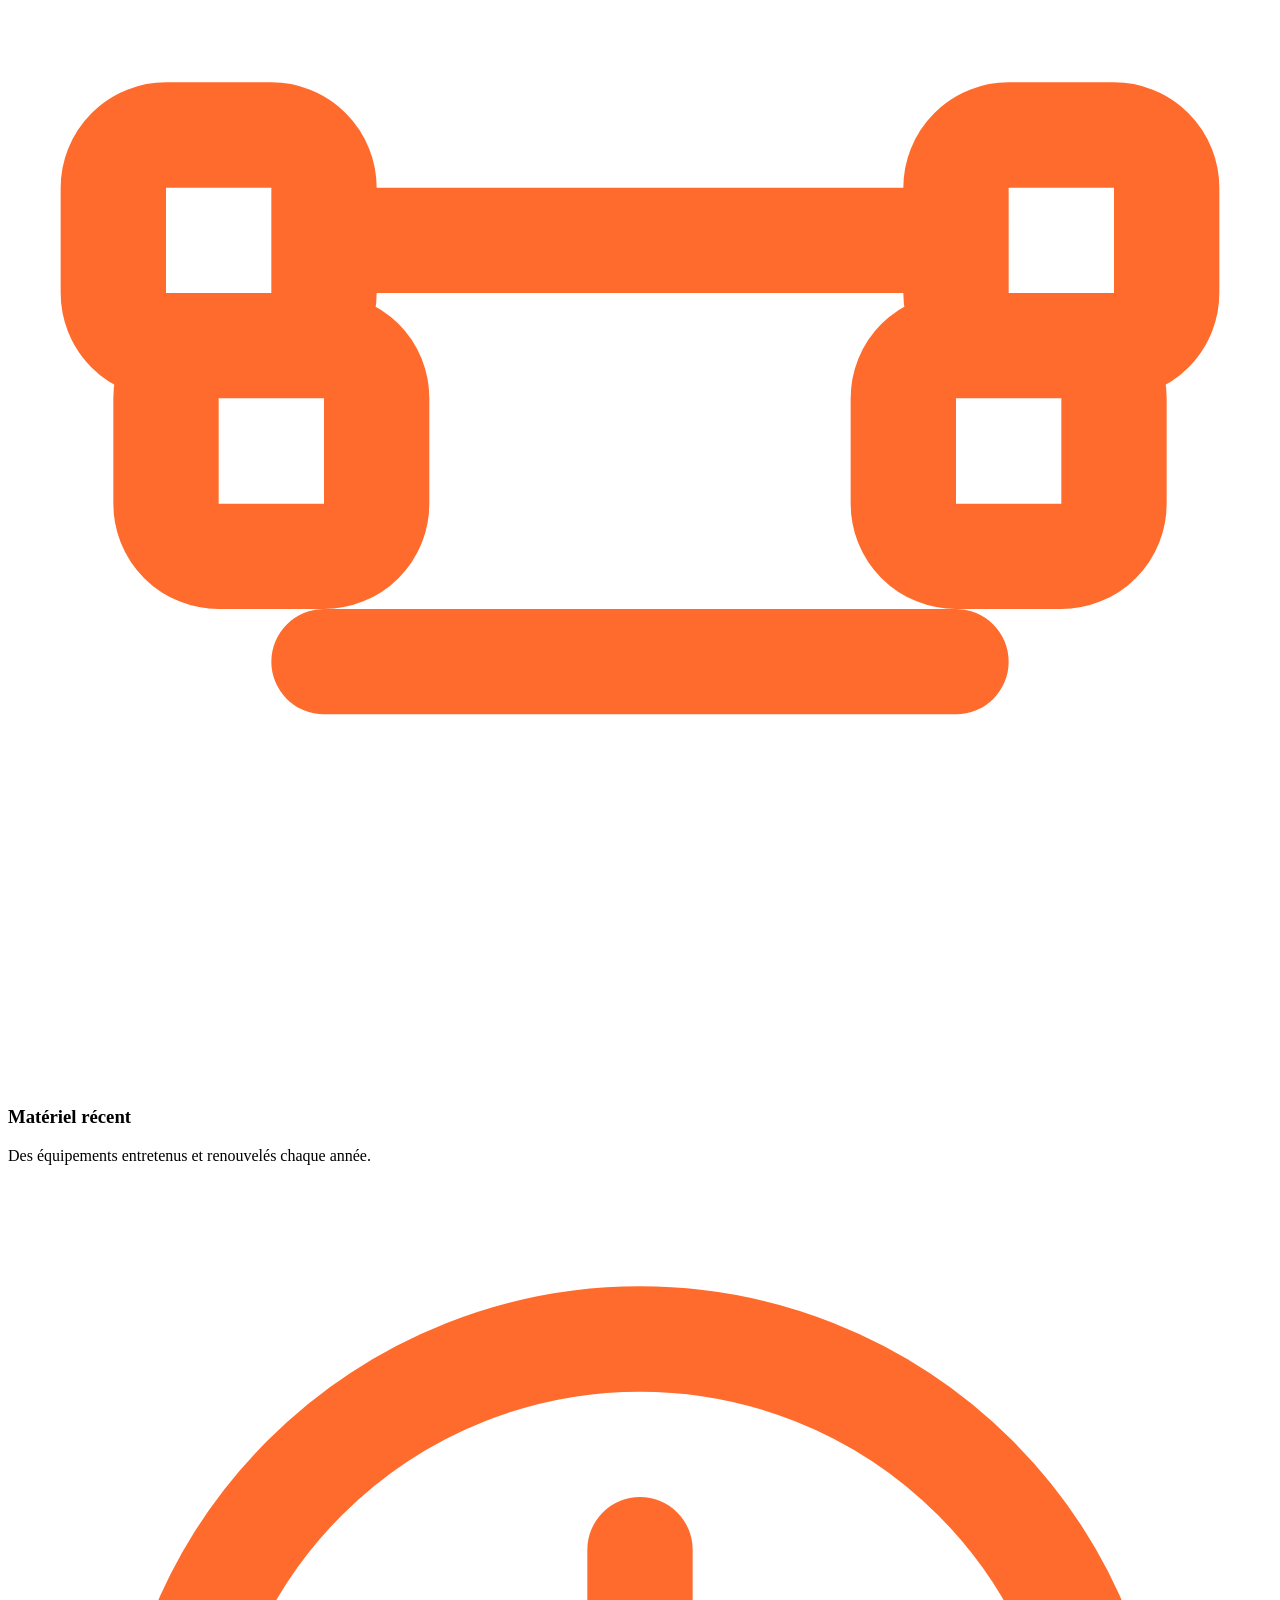
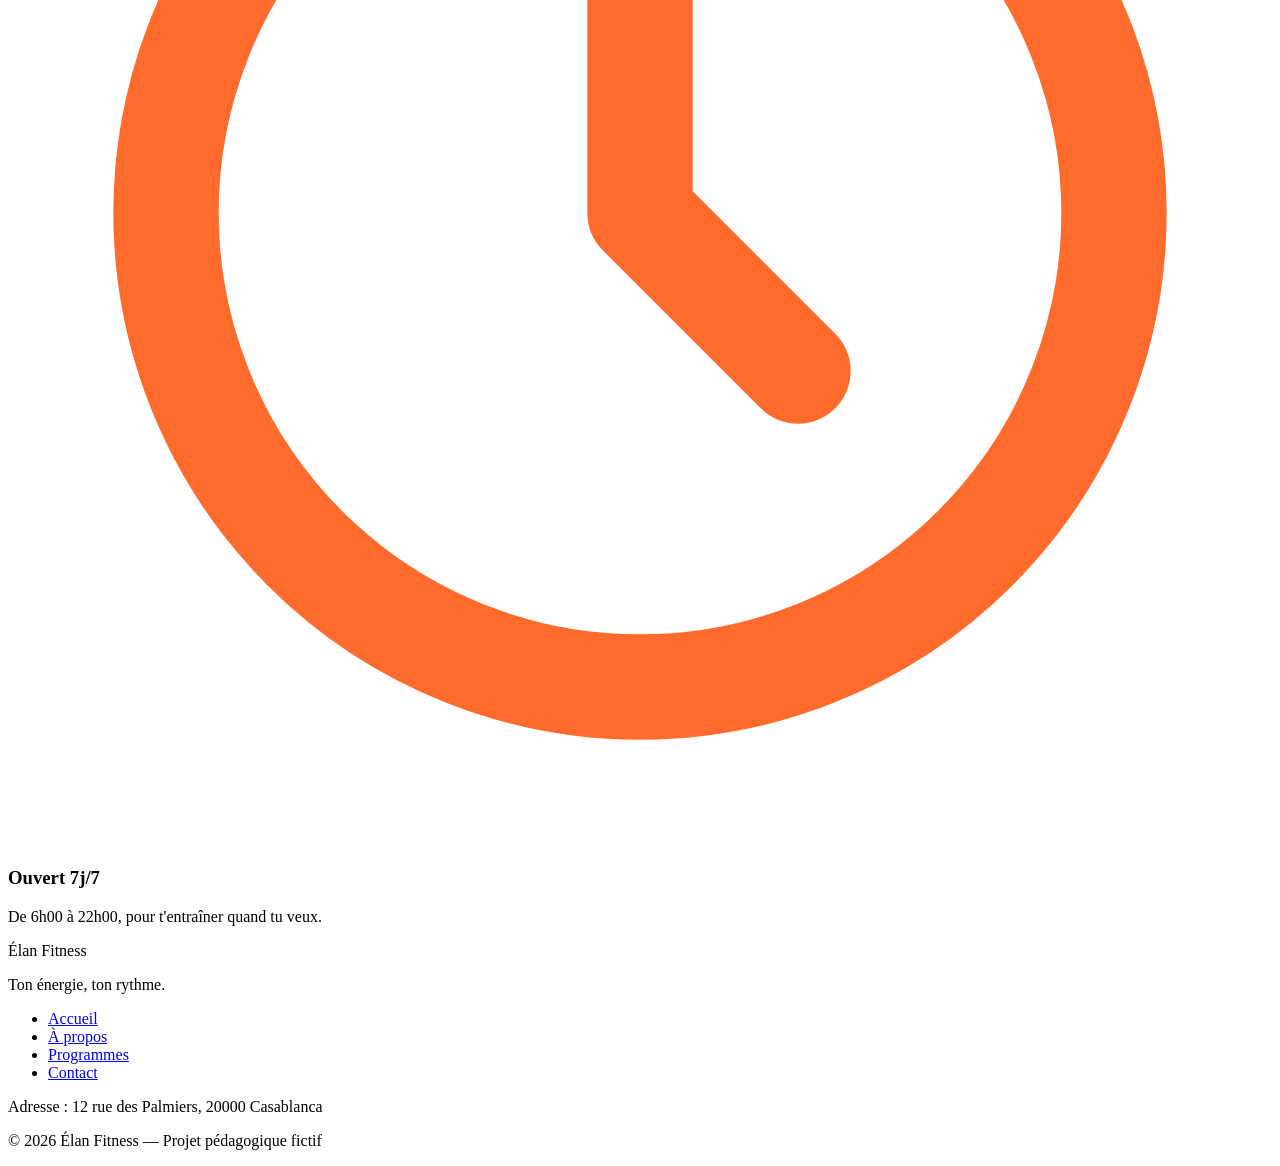
==== commit 2f4c5211: "Contact Page + Css" ====
--- a/index.html
+++ b/index.html
@@ -16,13 +16,14 @@
 
   <header class="en-tete">
     <div class="conteneur en-tete-contenu">
-      <a href="#accueil" class="logo">Élan Fitness</a>
+      <a href="index.html" class="logo"><img src="img/Elan_Fitness.png" alt="Elan_Fitness" width="200px"></a>
 
       <nav aria-label="Navigation principale">
         <ul class="menu">
           <li><a href="index.html" class="lien-actif">Accueil</a></li>
           <li><a href="about.html">À propos</a></li>
           <li><a href="program.html">Programmes</a></li>
+          <li><a href="contact.html">Contact</a></li>
         </ul>
       </nav>
     </div>
@@ -105,7 +106,8 @@
 
       <div class="pied-haut">
         <div>
-          <p class="logo logo-clair">Élan Fitness</p>
+          <p class="logo logo-clair">
+            Élan Fitness</p>
           <p class="slogan">Ton énergie, ton rythme.</p>
         </div>
 
@@ -114,6 +116,7 @@
             <li><a href="index.html">Accueil</a></li>
             <li><a href="about.html">À propos</a></li>
             <li><a href="program.html">Programmes</a></li>
+            <li><a href="contact.html">Contact</a></li>
           </ul>
         </nav>
       </div>
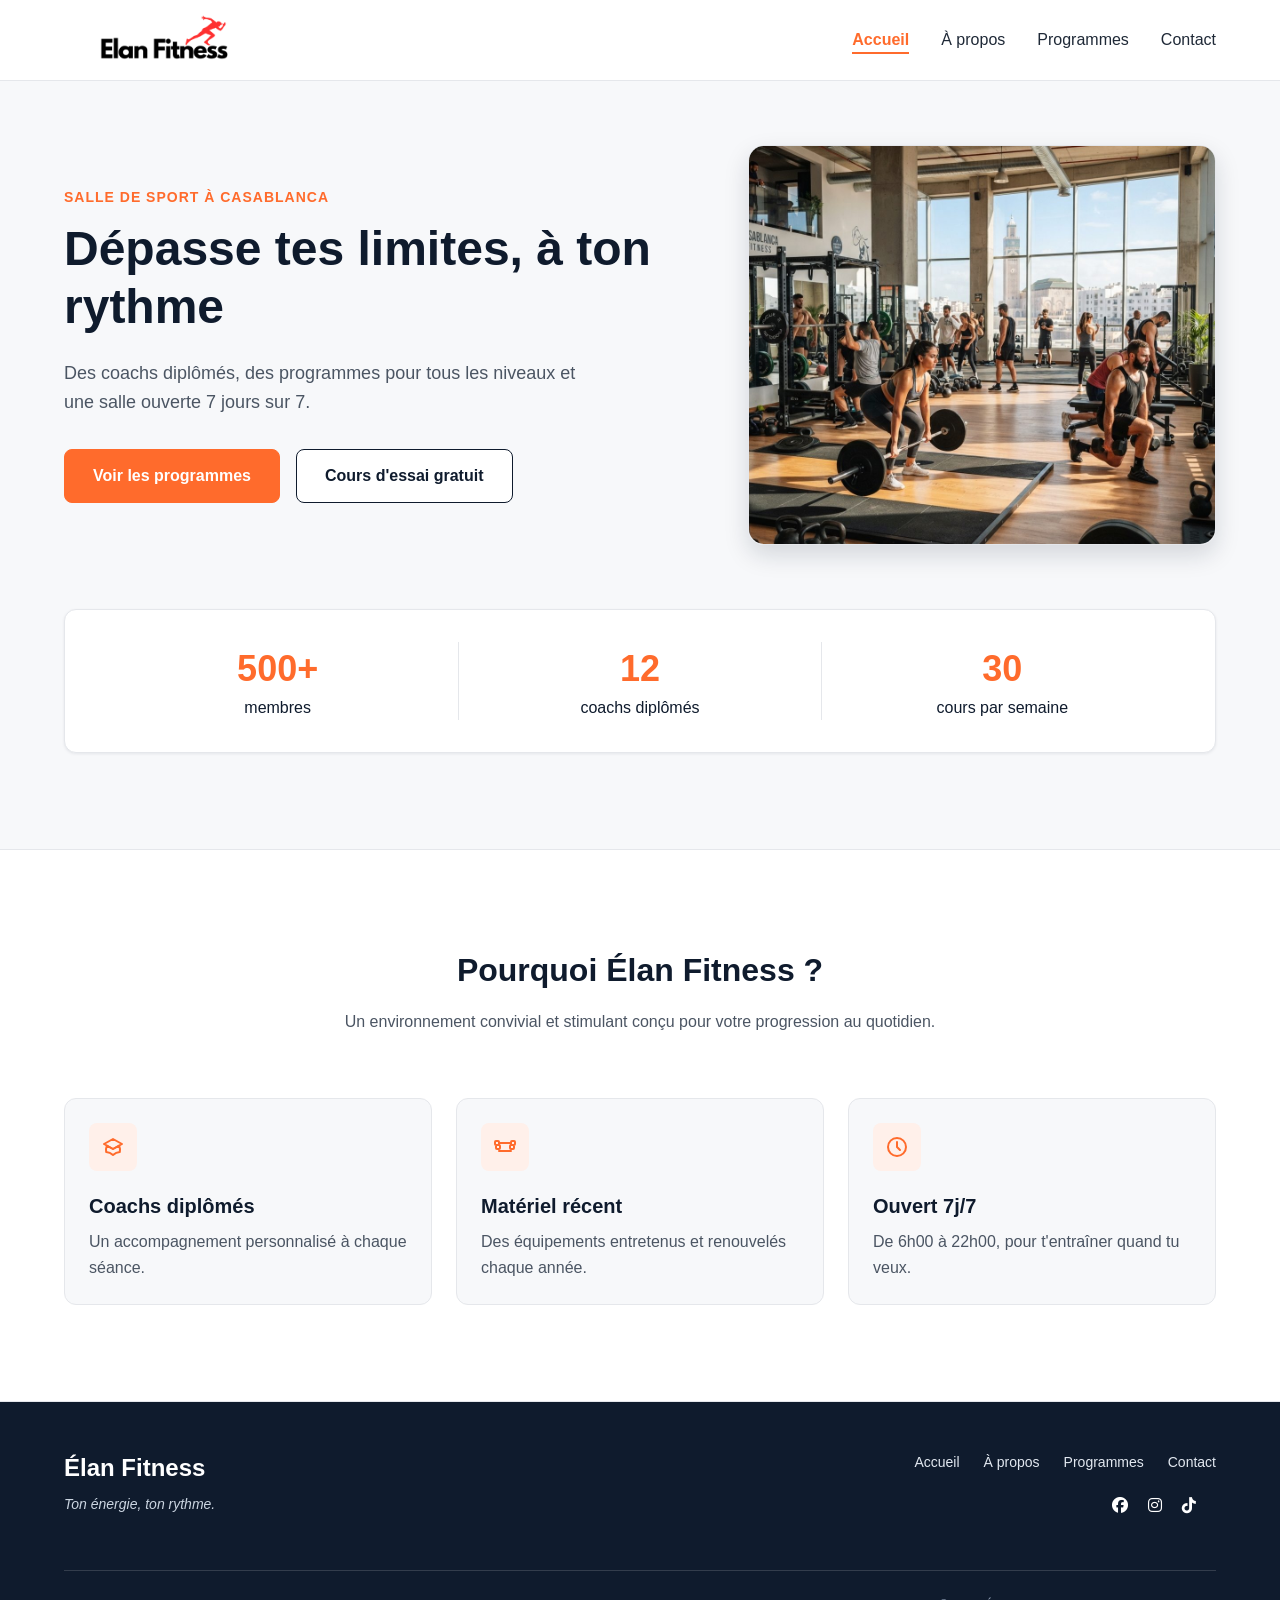
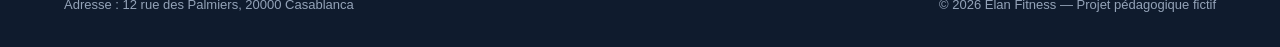
==== commit e6fa5380: "Updating CSS" ====
--- a/index.html
+++ b/index.html
@@ -2,6 +2,7 @@
 <html lang="fr">
 <head>
   <meta charset="UTF-8">
+  <meta name="keywords" content="Gym , Fitness , Training , Discount , Caoch ">
   <meta name="viewport" content="width=device-width, initial-scale=1">
   <meta name="description" content="Élan Fitness, salle de sport à Casablanca : musculation, yoga, cardio et boxe fitness avec des coachs diplômés. Réservez votre cours d'essai gratuit.">
   <title>Élan Fitness | Salle de sport à Casablanca</title>
@@ -16,7 +17,7 @@
 
   <header class="en-tete">
     <div class="conteneur en-tete-contenu">
-      <a href="index.html" class="logo"><img src="img/Elan_Fitness.png" alt="Elan_Fitness" width="200px"></a>
+      <a href="index.html" class="logo"><img src="img/Elan_Fitness.png" alt="Elan_Fitness" width="200"></a>
 
       <nav aria-label="Navigation principale">
         <ul class="menu">
@@ -43,7 +44,7 @@
             </p>
             <div class="boutons">
               <a href="program.html" class="bouton bouton-principal">Voir les programmes</a>
-              <a href="#contact" class="bouton bouton-secondaire">Cours d'essai gratuit</a>
+              <a href="contact.html" class="bouton bouton-secondaire">Cours d'essai gratuit</a>
             </div>
           </div>
 
@@ -78,19 +79,19 @@
 
         <div class="cartes">
           <article class="carte carte-avantage">
-            <div class="icone"><img src="img/icone-coach.svg" alt=""></div>
+            <div class="icone"><img src="img/icone-coach.svg" alt="icon de Coachs diplômés"> </div>
             <h3>Coachs diplômés</h3>
             <p>Un accompagnement personnalisé à chaque séance.</p>
           </article>
 
           <article class="carte carte-avantage">
-            <div class="icone"><img src="img/icone-materiel.svg" alt=""></div>
+            <div class="icone"><img src="img/icone-materiel.svg" alt="icon de Matériel récent"></div>
             <h3>Matériel récent</h3>
             <p>Des équipements entretenus et renouvelés chaque année.</p>
           </article>
 
           <article class="carte carte-avantage">
-            <div class="icone"><img src="img/icone-horloge.svg" alt=""></div>
+            <div class="icone"><img src="img/icone-horloge.svg" alt="icon de horloge"></div>
             <h3>Ouvert 7j/7</h3>
             <p>De 6h00 à 22h00, pour t'entraîner quand tu veux.</p>
           </article>
@@ -109,7 +110,9 @@
           <p class="logo logo-clair">
             Élan Fitness</p>
           <p class="slogan">Ton énergie, ton rythme.</p>
+
         </div>
+       
 
         <nav aria-label="Navigation du pied de page">
           <ul class="menu menu-pied">
@@ -118,12 +121,18 @@
             <li><a href="program.html">Programmes</a></li>
             <li><a href="contact.html">Contact</a></li>
           </ul>
-        </nav>
+           <div class="icons">
+            <li><a href=""><i class="fa-brands fa-facebook"></i></a></li>
+            <li><a href=""><i class="fa-brands fa-instagram""></i></a></li>
+            <li><a href=""><i class="fa-brands fa-tiktok"></i></a></li>
+          </div>
+        </nav>         
       </div>
 
       <div class="pied-bas">
         <p>Adresse : 12 rue des Palmiers, 20000 Casablanca</p>
         <p>&copy; 2026 Élan Fitness — Projet pédagogique fictif</p>
+
       </div>
 
     </div>
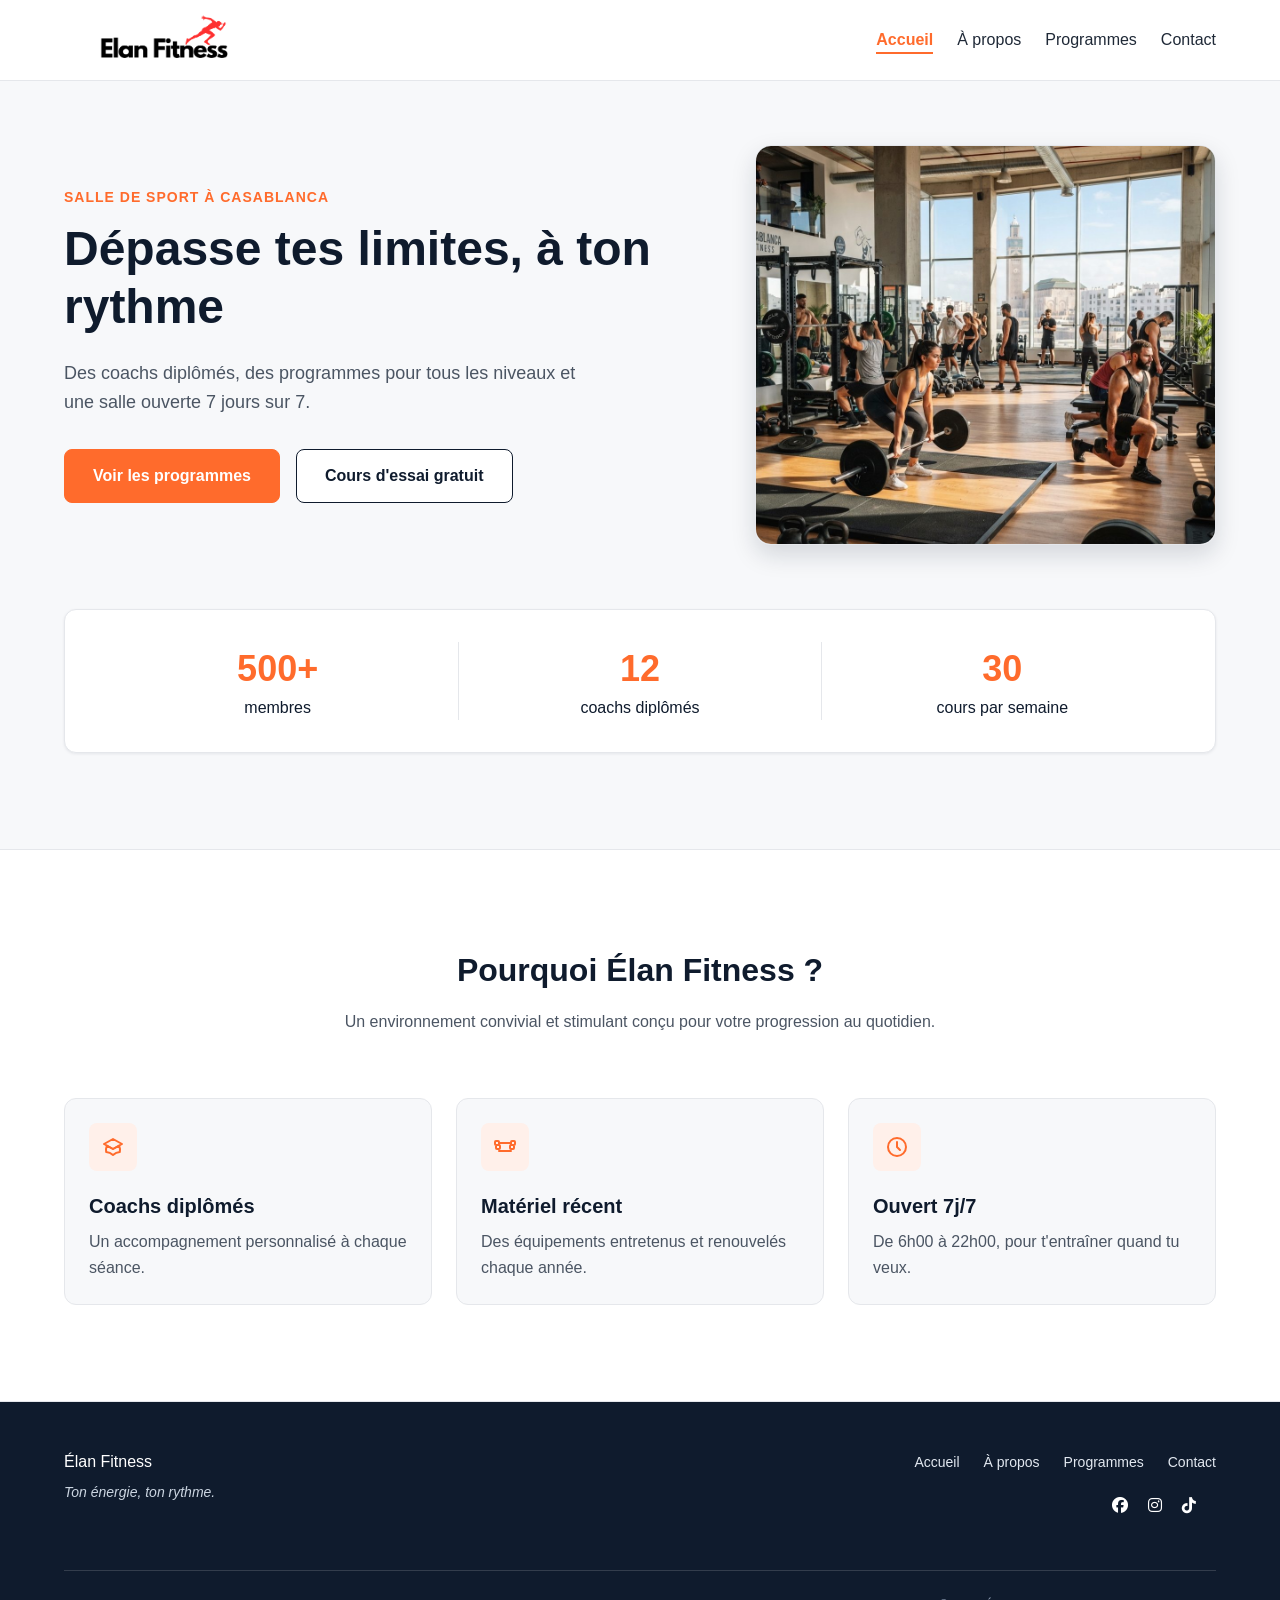
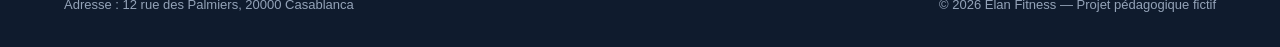
==== commit b0b2a294: "website responsive for mobile, tablet, and desktop" ====
--- a/index.html
+++ b/index.html
@@ -17,7 +17,7 @@
 
   <header class="en-tete">
     <div class="conteneur en-tete-contenu">
-      <a href="index.html" class="logo"><img src="img/Elan_Fitness.png" alt="Elan_Fitness" width="200"></a>
+      <a href="index.html" class="logo"><img src="img/Elan_Fitness.png" alt="Elan_Fitness"></a>
 
       <nav aria-label="Navigation principale">
         <ul class="menu">
